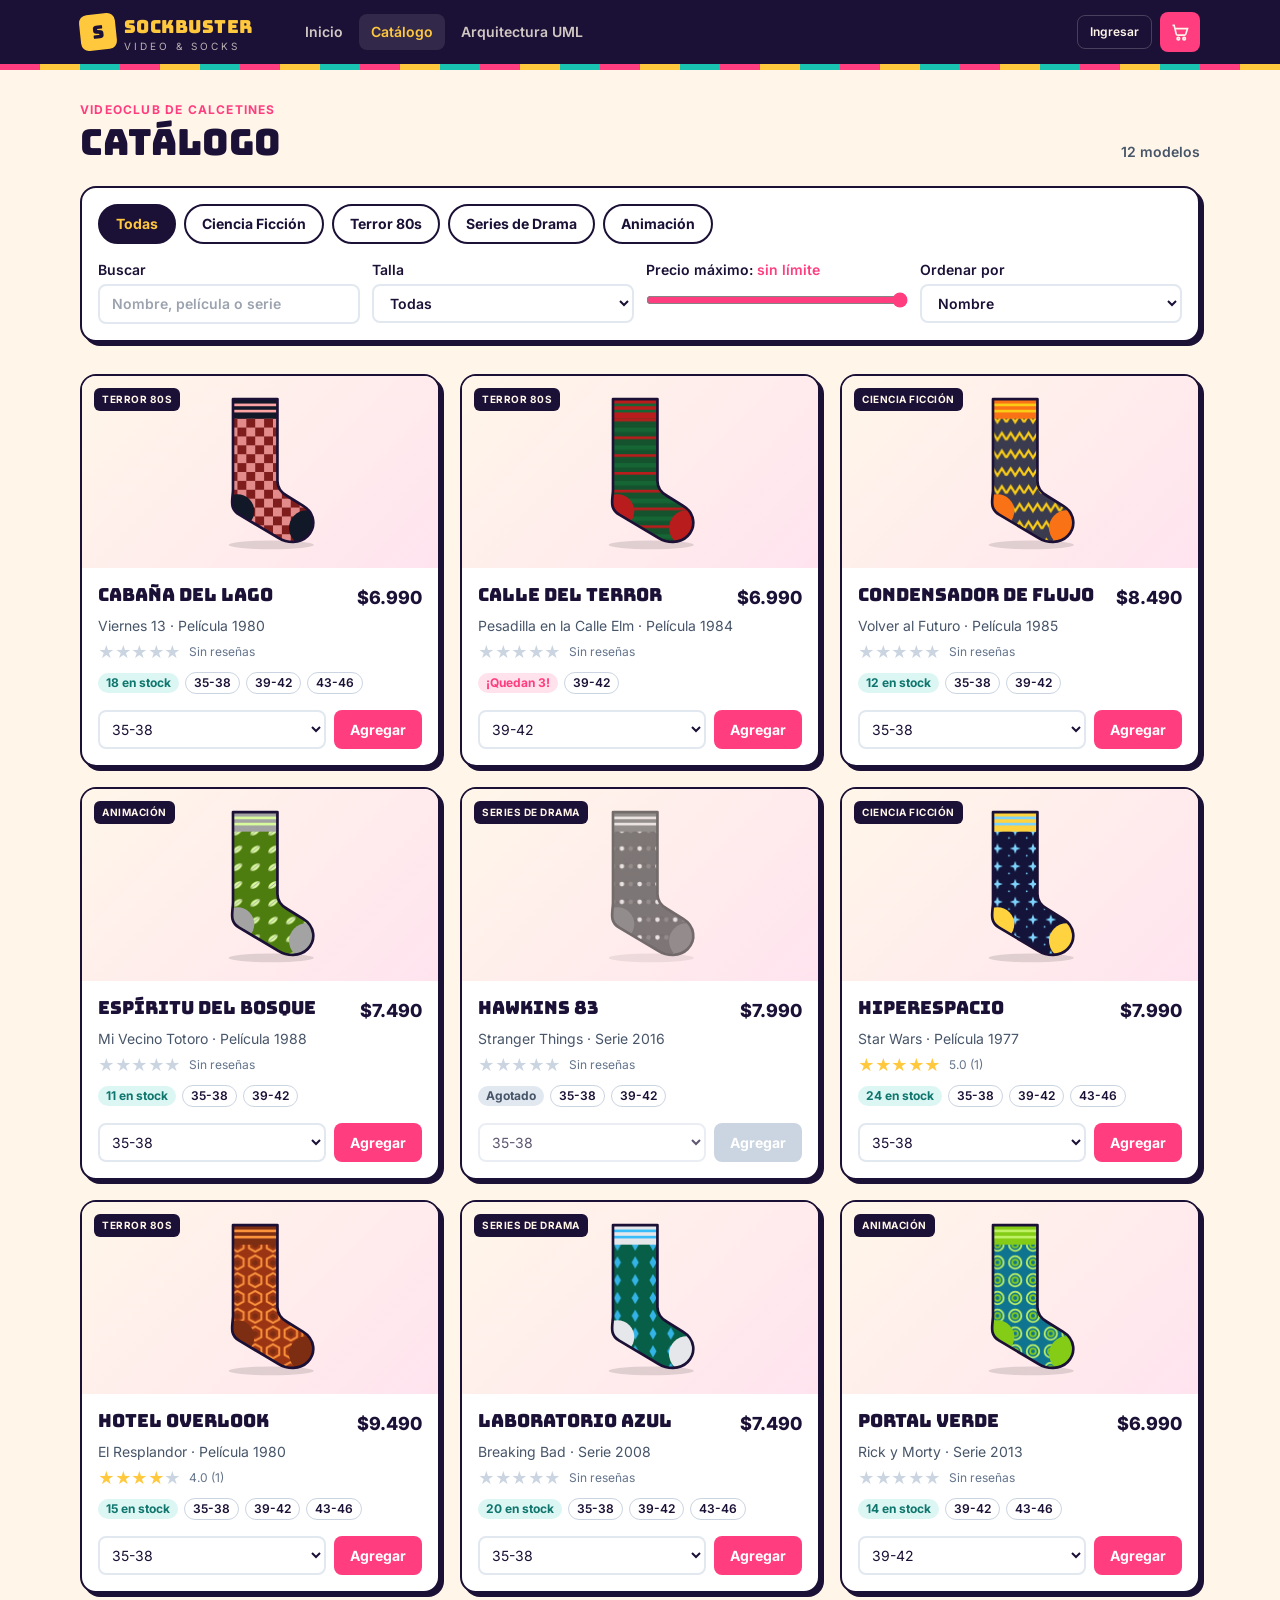
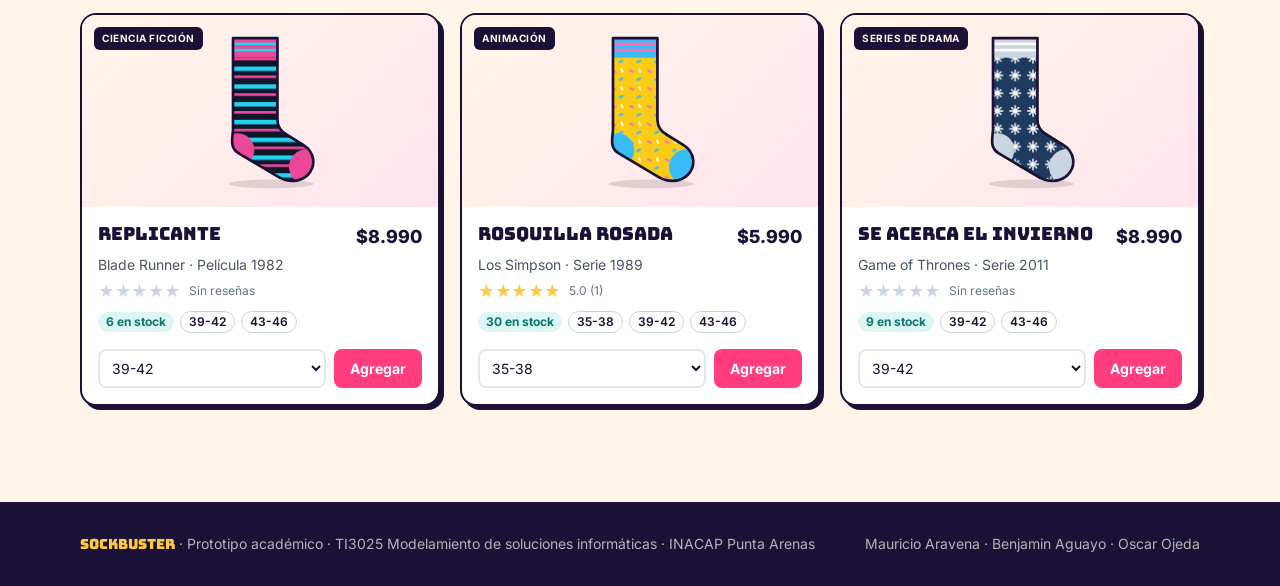
==== catalogo.html @ dfac4a38 "Sitio Sockbuster con documentación UML 4+1" ====
<!doctype html>
<html lang="es">
<head>
  <meta charset="utf-8">
  <meta name="viewport" content="width=device-width, initial-scale=1">
  <title>Catálogo · Sockbuster</title>
  <link rel="preconnect" href="https://fonts.googleapis.com">
  <link rel="preconnect" href="https://fonts.gstatic.com" crossorigin>
  <link href="https://fonts.googleapis.com/css2?family=Bungee&family=Inter:wght@400;500;600;700;800&display=swap" rel="stylesheet">
  <link rel="stylesheet" href="css/estilos.css">
  <link rel="icon" href="img/favicon.svg" type="image/svg+xml">
</head>
<body class="bg-crema text-tinta font-sans antialiased">
  <header id="encabezado"></header>

  <main class="max-w-6xl mx-auto px-4 py-8">
    <div class="flex flex-wrap items-end justify-between gap-4">
      <div>
        <p class="text-xs font-bold uppercase tracking-widest text-rosa">Videoclub de calcetines</p>
        <h1 class="font-display text-3xl md:text-4xl mt-1">Catálogo</h1>
      </div>
      <p id="conteo" class="text-sm font-semibold text-slate-600" aria-live="polite"></p>
    </div>

    <section class="mt-6 rounded-2xl bg-white border-2 border-tinta p-4 shadow-[4px_4px_0_#1b1035]" aria-label="Filtros">
      <div id="chips-colecciones" class="flex flex-wrap gap-2"></div>
      <div class="mt-4 grid gap-3 sm:grid-cols-2 lg:grid-cols-4">
        <label class="block text-sm font-semibold">Buscar
          <input id="filtro-texto" type="search" placeholder="Nombre, película o serie" class="mt-1 w-full rounded-lg border-2 border-slate-200 px-3 py-2 focus:border-tinta outline-none">
        </label>
        <label class="block text-sm font-semibold">Talla
          <select id="filtro-talla" class="mt-1 w-full rounded-lg border-2 border-slate-200 px-3 py-2 bg-white focus:border-tinta outline-none">
            <option value="">Todas</option>
            <option>35-38</option>
            <option>39-42</option>
            <option>43-46</option>
          </select>
        </label>
        <label class="block text-sm font-semibold">Precio máximo: <span id="valor-precio" class="text-rosa">sin límite</span>
          <input id="filtro-precio" type="range" min="5000" max="10000" step="500" value="10000" class="mt-3 w-full accent-rosa">
        </label>
        <label class="block text-sm font-semibold">Ordenar por
          <select id="filtro-orden" class="mt-1 w-full rounded-lg border-2 border-slate-200 px-3 py-2 bg-white focus:border-tinta outline-none">
            <option value="nombre">Nombre</option>
            <option value="precio-asc">Precio: menor a mayor</option>
            <option value="precio-desc">Precio: mayor a menor</option>
            <option value="valoracion">Mejor valorados</option>
          </select>
        </label>
      </div>
    </section>

    <section id="grilla" class="mt-8 grid gap-5 sm:grid-cols-2 lg:grid-cols-3" aria-label="Productos"></section>

    <section id="admin" class="hidden mt-14 scroll-mt-6" aria-label="Administración">
      <div class="flex flex-wrap items-end justify-between gap-3">
        <div>
          <p class="text-xs font-bold uppercase tracking-widest text-turquesa">Solo administrador · JWT rol ADMIN</p>
          <h2 class="font-display text-2xl mt-1">Inventario y temáticas</h2>
        </div>
        <button id="btn-restablecer" class="text-xs font-semibold px-3 py-2 rounded-lg border-2 border-tinta hover:bg-white">Restablecer datos de prueba</button>
      </div>

      <div class="mt-5 grid lg:grid-cols-[380px_1fr] gap-6 items-start">
        <form id="form-nuevo" class="rounded-2xl bg-white border-2 border-tinta p-5 space-y-3" novalidate>
          <p class="font-display text-lg">Nuevo modelo</p>
          <label class="block text-sm font-semibold">Nombre del modelo
            <input name="nombre" required class="mt-1 w-full rounded-lg border-2 border-slate-200 px-3 py-2 focus:border-tinta outline-none">
          </label>
          <label class="block text-sm font-semibold">Colección
            <select name="coleccionId" id="admin-coleccion" class="mt-1 w-full rounded-lg border-2 border-slate-200 px-3 py-2 bg-white"></select>
          </label>
          <label class="block text-sm font-semibold">Película o serie
            <select name="tematicaId" id="admin-tematica" class="mt-1 w-full rounded-lg border-2 border-slate-200 px-3 py-2 bg-white"></select>
          </label>
          <div id="nueva-tematica" class="hidden grid grid-cols-[1fr_auto_auto] gap-2">
            <input name="tituloTematica" placeholder="Título" class="rounded-lg border-2 border-slate-200 px-3 py-2 min-w-0">
            <select name="tipoTematica" class="rounded-lg border-2 border-slate-200 px-2 py-2 bg-white">
              <option>Película</option>
              <option>Serie</option>
            </select>
            <input name="anioTematica" type="number" placeholder="Año" class="w-20 rounded-lg border-2 border-slate-200 px-2 py-2">
          </div>
          <div class="grid grid-cols-2 gap-3">
            <label class="block text-sm font-semibold">Precio (CLP)
              <input name="precio" type="number" min="1000" step="10" class="mt-1 w-full rounded-lg border-2 border-slate-200 px-3 py-2">
            </label>
            <label class="block text-sm font-semibold">Stock
              <input name="stock" type="number" min="0" class="mt-1 w-full rounded-lg border-2 border-slate-200 px-3 py-2">
            </label>
          </div>
          <fieldset class="text-sm font-semibold">
            <legend>Tallas</legend>
            <div class="mt-1 flex gap-3">
              <label class="flex items-center gap-1 font-normal"><input type="checkbox" name="tallas" value="35-38" class="accent-rosa"> 35-38</label>
              <label class="flex items-center gap-1 font-normal"><input type="checkbox" name="tallas" value="39-42" class="accent-rosa" checked> 39-42</label>
              <label class="flex items-center gap-1 font-normal"><input type="checkbox" name="tallas" value="43-46" class="accent-rosa"> 43-46</label>
            </div>
          </fieldset>
          <div class="grid grid-cols-[1fr_auto] gap-3 items-end">
            <label class="block text-sm font-semibold">Diseño
              <select name="motivo" id="admin-motivo" class="mt-1 w-full rounded-lg border-2 border-slate-200 px-3 py-2 bg-white">
                <option value="rayas">Rayas</option>
                <option value="estrellas">Estrellas</option>
                <option value="rayos">Rayos</option>
                <option value="cuadros">Cuadros</option>
                <option value="hexagonos">Hexágonos</option>
                <option value="copos">Copos</option>
                <option value="puntos">Chispas</option>
                <option value="hojas">Hojas</option>
                <option value="espiral">Espiral</option>
              </select>
            </label>
            <div class="flex gap-1">
              <input type="color" name="colorBase" value="#1e293b" class="w-9 h-10 rounded border-2 border-slate-200" aria-label="Color base">
              <input type="color" name="colorFranja" value="#ff3d7f" class="w-9 h-10 rounded border-2 border-slate-200" aria-label="Color de franjas">
              <input type="color" name="colorAcento" value="#ffc83d" class="w-9 h-10 rounded border-2 border-slate-200" aria-label="Color del diseño">
            </div>
          </div>
          <div id="vista-previa" class="h-28 flex justify-center rounded-xl bg-crema"></div>
          <p id="error-nuevo" class="hidden text-sm font-semibold text-rosa" role="alert"></p>
          <button class="w-full py-3 rounded-xl bg-tinta text-crema font-bold hover:bg-tinta/90">Registrar modelo</button>
        </form>

        <div class="rounded-2xl bg-white border-2 border-tinta overflow-hidden">
          <div class="overflow-x-auto">
            <table class="w-full text-sm">
              <thead class="bg-tinta text-crema text-left">
                <tr>
                  <th class="px-3 py-2">Modelo</th>
                  <th class="px-3 py-2">Temática</th>
                  <th class="px-3 py-2 w-28">Precio</th>
                  <th class="px-3 py-2 w-24">Stock</th>
                  <th class="px-3 py-2"></th>
                </tr>
              </thead>
              <tbody id="tabla-inventario" class="divide-y divide-slate-100"></tbody>
            </table>
          </div>
        </div>
      </div>
    </section>
  </main>

  <footer id="pie" class="mt-16"></footer>

  <dialog id="dlg-ficha" class="w-[min(100%-2rem,760px)] max-h-[90vh] rounded-2xl border-2 border-tinta p-0 backdrop:bg-tinta/60">
    <div id="ficha-contenido"></div>
  </dialog>

  <dialog id="dlg-carrito" class="ml-auto mr-0 h-full max-h-full w-full max-w-md m-0 border-0 p-0 backdrop:bg-tinta/60">
    <div class="h-full flex flex-col bg-crema">
      <div class="flex items-center justify-between px-5 py-4 bg-tinta text-crema">
        <p class="font-display text-lg">Tu carrito</p>
        <button data-cerrar class="w-9 h-9 rounded-lg hover:bg-white/10 text-xl" aria-label="Cerrar carrito">×</button>
      </div>
      <div id="carrito-cuerpo" class="flex-1 overflow-y-auto p-5"></div>
    </div>
  </dialog>

  <dialog id="dlg-ingresar" class="w-[min(100%-2rem,420px)] rounded-2xl border-2 border-tinta p-0 backdrop:bg-tinta/60">
    <div class="p-6">
      <div class="flex items-center justify-between">
        <p id="ingresar-titulo" class="font-display text-xl">Ingresar</p>
        <button data-cerrar class="w-9 h-9 rounded-lg hover:bg-slate-100 text-xl" aria-label="Cerrar">×</button>
      </div>
      <form id="form-ingresar" class="mt-4 space-y-3" novalidate>
        <label id="campo-nombre" class="hidden block text-sm font-semibold">Nombre completo
          <input name="nombre" autocomplete="name" class="mt-1 w-full rounded-lg border-2 border-slate-200 px-3 py-2 focus:border-tinta outline-none">
        </label>
        <label class="block text-sm font-semibold">Correo
          <input name="email" type="email" autocomplete="email" class="mt-1 w-full rounded-lg border-2 border-slate-200 px-3 py-2 focus:border-tinta outline-none">
        </label>
        <label class="block text-sm font-semibold">Contraseña
          <input name="password" type="password" autocomplete="current-password" class="mt-1 w-full rounded-lg border-2 border-slate-200 px-3 py-2 focus:border-tinta outline-none">
        </label>
        <p id="error-ingresar" class="hidden text-sm font-semibold text-rosa" role="alert"></p>
        <button class="w-full py-3 rounded-xl bg-rosa text-white font-bold hover:bg-rosa/90">Continuar</button>
      </form>
      <button id="btn-alternar-registro" class="mt-3 w-full text-sm font-semibold underline underline-offset-4">¿No tienes cuenta? Regístrate</button>
      <div class="mt-4 rounded-xl bg-crema p-3 text-xs text-slate-600">
        <p class="font-bold text-tinta">Cuentas de prueba</p>
        <p>Cliente: cliente@sockbuster.cl / cliente123</p>
        <p>Administrador: admin@sockbuster.cl / admin123</p>
      </div>
    </div>
  </dialog>

  <script src="js/modelo.js"></script>
  <script src="js/datos.js"></script>
  <script src="js/servicios.js"></script>
  <script src="js/gateway.js"></script>
  <script src="js/comun.js"></script>
  <script src="js/catalogo.js"></script>
</body>
</html>
---- css/estilos.css ----
*,:after,:before{--tw-border-spacing-x:0;--tw-border-spacing-y:0;--tw-translate-x:0;--tw-translate-y:0;--tw-rotate:0;--tw-skew-x:0;--tw-skew-y:0;--tw-scale-x:1;--tw-scale-y:1;--tw-pan-x: ;--tw-pan-y: ;--tw-pinch-zoom: ;--tw-scroll-snap-strictness:proximity;--tw-gradient-from-position: ;--tw-gradient-via-position: ;--tw-gradient-to-position: ;--tw-ordinal: ;--tw-slashed-zero: ;--tw-numeric-figure: ;--tw-numeric-spacing: ;--tw-numeric-fraction: ;--tw-ring-inset: ;--tw-ring-offset-width:0px;--tw-ring-offset-color:#fff;--tw-ring-color:rgba(59,130,246,.5);--tw-ring-offset-shadow:0 0 #0000;--tw-ring-shadow:0 0 #0000;--tw-shadow:0 0 #0000;--tw-shadow-colored:0 0 #0000;--tw-blur: ;--tw-brightness: ;--tw-contrast: ;--tw-grayscale: ;--tw-hue-rotate: ;--tw-invert: ;--tw-saturate: ;--tw-sepia: ;--tw-drop-shadow: ;--tw-backdrop-blur: ;--tw-backdrop-brightness: ;--tw-backdrop-contrast: ;--tw-backdrop-grayscale: ;--tw-backdrop-hue-rotate: ;--tw-backdrop-invert: ;--tw-backdrop-opacity: ;--tw-backdrop-saturate: ;--tw-backdrop-sepia: ;--tw-contain-size: ;--tw-contain-layout: ;--tw-contain-paint: ;--tw-contain-style: }::backdrop{--tw-border-spacing-x:0;--tw-border-spacing-y:0;--tw-translate-x:0;--tw-translate-y:0;--tw-rotate:0;--tw-skew-x:0;--tw-skew-y:0;--tw-scale-x:1;--tw-scale-y:1;--tw-pan-x: ;--tw-pan-y: ;--tw-pinch-zoom: ;--tw-scroll-snap-strictness:proximity;--tw-gradient-from-position: ;--tw-gradient-via-position: ;--tw-gradient-to-position: ;--tw-ordinal: ;--tw-slashed-zero: ;--tw-numeric-figure: ;--tw-numeric-spacing: ;--tw-numeric-fraction: ;--tw-ring-inset: ;--tw-ring-offset-width:0px;--tw-ring-offset-color:#fff;--tw-ring-color:rgba(59,130,246,.5);--tw-ring-offset-shadow:0 0 #0000;--tw-ring-shadow:0 0 #0000;--tw-shadow:0 0 #0000;--tw-shadow-colored:0 0 #0000;--tw-blur: ;--tw-brightness: ;--tw-contrast: ;--tw-grayscale: ;--tw-hue-rotate: ;--tw-invert: ;--tw-saturate: ;--tw-sepia: ;--tw-drop-shadow: ;--tw-backdrop-blur: ;--tw-backdrop-brightness: ;--tw-backdrop-contrast: ;--tw-backdrop-grayscale: ;--tw-backdrop-hue-rotate: ;--tw-backdrop-invert: ;--tw-backdrop-opacity: ;--tw-backdrop-saturate: ;--tw-backdrop-sepia: ;--tw-contain-size: ;--tw-contain-layout: ;--tw-contain-paint: ;--tw-contain-style: }/*! tailwindcss v3.4.17 | MIT License | https://tailwindcss.com*/*,:after,:before{box-sizing:border-box;border:0 solid #e5e7eb}:after,:before{--tw-content:""}:host,html{line-height:1.5;-webkit-text-size-adjust:100%;-moz-tab-size:4;-o-tab-size:4;tab-size:4;font-family:Inter,system-ui,sans-serif;font-feature-settings:normal;font-variation-settings:normal;-webkit-tap-highlight-color:transparent}body{margin:0;line-height:inherit}hr{height:0;color:inherit;border-top-width:1px}abbr:where([title]){-webkit-text-decoration:underline dotted;text-decoration:underline dotted}h1,h2,h3,h4,h5,h6{font-size:inherit;font-weight:inherit}a{color:inherit;text-decoration:inherit}b,strong{font-weight:bolder}code,kbd,pre,samp{font-family:ui-monospace,SFMono-Regular,Menlo,Monaco,Consolas,Liberation Mono,Courier New,monospace;font-feature-settings:normal;font-variation-settings:normal;font-size:1em}small{font-size:80%}sub,sup{font-size:75%;line-height:0;position:relative;vertical-align:baseline}sub{bottom:-.25em}sup{top:-.5em}table{text-indent:0;border-color:inherit;border-collapse:collapse}button,input,optgroup,select,textarea{font-family:inherit;font-feature-settings:inherit;font-variation-settings:inherit;font-size:100%;font-weight:inherit;line-height:inherit;letter-spacing:inherit;color:inherit;margin:0;padding:0}button,select{text-transform:none}button,input:where([type=button]),input:where([type=reset]),input:where([type=submit]){-webkit-appearance:button;background-color:transparent;background-image:none}:-moz-focusring{outline:auto}:-moz-ui-invalid{box-shadow:none}progress{vertical-align:baseline}::-webkit-inner-spin-button,::-webkit-outer-spin-button{height:auto}[type=search]{-webkit-appearance:textfield;outline-offset:-2px}::-webkit-search-decoration{-webkit-appearance:none}::-webkit-file-upload-button{-webkit-appearance:button;font:inherit}summary{display:list-item}blockquote,dd,dl,figure,h1,h2,h3,h4,h5,h6,hr,p,pre{margin:0}fieldset{margin:0}fieldset,legend{padding:0}menu,ol,ul{list-style:none;margin:0;padding:0}dialog{padding:0}textarea{resize:vertical}input::-moz-placeholder,textarea::-moz-placeholder{opacity:1;color:#9ca3af}input::placeholder,textarea::placeholder{opacity:1;color:#9ca3af}[role=button],button{cursor:pointer}:disabled{cursor:default}audio,canvas,embed,iframe,img,object,svg,video{display:block;vertical-align:middle}img,video{max-width:100%;height:auto}[hidden]:where(:not([hidden=until-found])){display:none}.visible{visibility:visible}.fixed{position:fixed}.absolute{position:absolute}.relative{position:relative}.sticky{position:sticky}.inset-0{inset:0}.-right-1\.5{right:-.375rem}.-top-1\.5{top:-.375rem}.bottom-4{bottom:1rem}.left-1\/2{left:50%}.left-3{left:.75rem}.left-4{left:1rem}.top-0{top:0}.top-3{top:.75rem}.top-4{top:1rem}.z-10{z-index:10}.z-30{z-index:30}.z-\[60\]{z-index:60}.col-span-full{grid-column:1/-1}.m-0{margin:0}.mx-auto{margin-left:auto;margin-right:auto}.-mt-8{margin-top:-2rem}.ml-1{margin-left:.25rem}.ml-6{margin-left:1.5rem}.ml-auto{margin-left:auto}.mr-0{margin-right:0}.mt-1{margin-top:.25rem}.mt-14{margin-top:3.5rem}.mt-16{margin-top:4rem}.mt-2{margin-top:.5rem}.mt-3{margin-top:.75rem}.mt-4{margin-top:1rem}.mt-5{margin-top:1.25rem}.mt-6{margin-top:1.5rem}.mt-8{margin-top:2rem}.mt-auto{margin-top:auto}.block{display:block}.inline-block{display:inline-block}.flex{display:flex}.table{display:table}.grid{display:grid}.hidden{display:none}.h-1\.5{height:.375rem}.h-10{height:2.5rem}.h-16{height:4rem}.h-28{height:7rem}.h-32{height:8rem}.h-40{height:10rem}.h-48{height:12rem}.h-5{height:1.25rem}.h-56{height:14rem}.h-8{height:2rem}.h-9{height:2.25rem}.h-\[90vh\]{height:90vh}.h-auto{height:auto}.h-full{height:100%}.max-h-96{max-height:24rem}.max-h-\[640px\]{max-height:640px}.max-h-\[90vh\]{max-height:90vh}.max-h-full{max-height:100%}.min-h-\[120px\]{min-height:120px}.min-h-\[260px\]{min-height:260px}.w-10{width:2.5rem}.w-14{width:3.5rem}.w-20{width:5rem}.w-24{width:6rem}.w-28{width:7rem}.w-48{width:12rem}.w-5{width:1.25rem}.w-6{width:1.5rem}.w-8{width:2rem}.w-9{width:2.25rem}.w-\[calc\(100\%-2rem\)\]{width:calc(100% - 2rem)}.w-\[min\(100\%-1rem\2c 1200px\)\]{width:min(100% - 1rem,1200px)}.w-\[min\(100\%-2rem\2c 420px\)\]{width:min(100% - 2rem,420px)}.w-\[min\(100\%-2rem\2c 760px\)\]{width:min(100% - 2rem,760px)}.w-auto{width:auto}.w-full{width:100%}.min-w-0{min-width:0}.min-w-5{min-width:1.25rem}.min-w-\[860px\]{min-width:860px}.max-w-3xl{max-width:48rem}.max-w-6xl{max-width:72rem}.max-w-md{max-width:28rem}.max-w-none{max-width:none}.max-w-sm{max-width:24rem}.flex-1{flex:1 1 0%}.shrink-0{flex-shrink:0}.-translate-x-1\/2{--tw-translate-x:-50%}.-rotate-6,.-translate-x-1\/2{transform:translate(var(--tw-translate-x),var(--tw-translate-y)) rotate(var(--tw-rotate)) skewX(var(--tw-skew-x)) skewY(var(--tw-skew-y)) scaleX(var(--tw-scale-x)) scaleY(var(--tw-scale-y))}.-rotate-6{--tw-rotate:-6deg}.rotate-2{--tw-rotate:2deg}.rotate-2,.transform{transform:translate(var(--tw-translate-x),var(--tw-translate-y)) rotate(var(--tw-rotate)) skewX(var(--tw-skew-x)) skewY(var(--tw-skew-y)) scaleX(var(--tw-scale-x)) scaleY(var(--tw-scale-y))}.cursor-pointer{cursor:pointer}.cursor-zoom-in{cursor:zoom-in}.scroll-mt-6{scroll-margin-top:1.5rem}.grid-cols-2{grid-template-columns:repeat(2,minmax(0,1fr))}.grid-cols-3{grid-template-columns:repeat(3,minmax(0,1fr))}.grid-cols-\[1fr_90px\]{grid-template-columns:1fr 90px}.grid-cols-\[1fr_auto\]{grid-template-columns:1fr auto}.grid-cols-\[1fr_auto_auto\]{grid-template-columns:1fr auto auto}.flex-col{flex-direction:column}.flex-wrap{flex-wrap:wrap}.place-items-center{place-items:center}.items-start{align-items:flex-start}.items-end{align-items:flex-end}.items-center{align-items:center}.justify-center{justify-content:center}.justify-between{justify-content:space-between}.gap-1{gap:.25rem}.gap-1\.5{gap:.375rem}.gap-10{gap:2.5rem}.gap-2{gap:.5rem}.gap-3{gap:.75rem}.gap-4{gap:1rem}.gap-5{gap:1.25rem}.gap-6{gap:1.5rem}.space-y-0\.5>:not([hidden])~:not([hidden]){--tw-space-y-reverse:0;margin-top:calc(.125rem*(1 - var(--tw-space-y-reverse)));margin-bottom:calc(.125rem*var(--tw-space-y-reverse))}.space-y-1>:not([hidden])~:not([hidden]){--tw-space-y-reverse:0;margin-top:calc(.25rem*(1 - var(--tw-space-y-reverse)));margin-bottom:calc(.25rem*var(--tw-space-y-reverse))}.space-y-2>:not([hidden])~:not([hidden]){--tw-space-y-reverse:0;margin-top:calc(.5rem*(1 - var(--tw-space-y-reverse)));margin-bottom:calc(.5rem*var(--tw-space-y-reverse))}.space-y-3>:not([hidden])~:not([hidden]){--tw-space-y-reverse:0;margin-top:calc(.75rem*(1 - var(--tw-space-y-reverse)));margin-bottom:calc(.75rem*var(--tw-space-y-reverse))}.space-y-6>:not([hidden])~:not([hidden]){--tw-space-y-reverse:0;margin-top:calc(1.5rem*(1 - var(--tw-space-y-reverse)));margin-bottom:calc(1.5rem*var(--tw-space-y-reverse))}.divide-y>:not([hidden])~:not([hidden]){--tw-divide-y-reverse:0;border-top-width:calc(1px*(1 - var(--tw-divide-y-reverse)));border-bottom-width:calc(1px*var(--tw-divide-y-reverse))}.divide-slate-100>:not([hidden])~:not([hidden]){--tw-divide-opacity:1;border-color:rgb(241 245 249/var(--tw-divide-opacity,1))}.divide-slate-200>:not([hidden])~:not([hidden]){--tw-divide-opacity:1;border-color:rgb(226 232 240/var(--tw-divide-opacity,1))}.overflow-auto{overflow:auto}.overflow-hidden{overflow:hidden}.overflow-x-auto{overflow-x:auto}.overflow-y-auto{overflow-y:auto}.truncate{overflow:hidden;text-overflow:ellipsis;white-space:nowrap}.rounded{border-radius:.25rem}.rounded-2xl{border-radius:1rem}.rounded-3xl{border-radius:1.5rem}.rounded-full{border-radius:9999px}.rounded-lg{border-radius:.5rem}.rounded-md{border-radius:.375rem}.rounded-xl{border-radius:.75rem}.border{border-width:1px}.border-0{border-width:0}.border-2{border-width:2px}.border-y-2{border-top-width:2px}.border-b-2,.border-y-2{border-bottom-width:2px}.border-t{border-top-width:1px}.border-t-2{border-top-width:2px}.border-dashed{border-style:dashed}.border-crema\/30{border-color:rgba(255,246,233,.3)}.border-slate-200{--tw-border-opacity:1;border-color:rgb(226 232 240/var(--tw-border-opacity,1))}.border-slate-300{--tw-border-opacity:1;border-color:rgb(203 213 225/var(--tw-border-opacity,1))}.border-tinta{--tw-border-opacity:1;border-color:rgb(27 16 53/var(--tw-border-opacity,1))}.border-white\/10{border-color:hsla(0,0%,100%,.1)}.border-white\/20{border-color:hsla(0,0%,100%,.2)}.bg-\[\#dcfce7\]{--tw-bg-opacity:1;background-color:rgb(220 252 231/var(--tw-bg-opacity,1))}.bg-\[\#e0e7ff\]{--tw-bg-opacity:1;background-color:rgb(224 231 255/var(--tw-bg-opacity,1))}.bg-\[\#fee2e2\]{--tw-bg-opacity:1;background-color:rgb(254 226 226/var(--tw-bg-opacity,1))}.bg-\[\#fef3c7\]{--tw-bg-opacity:1;background-color:rgb(254 243 199/var(--tw-bg-opacity,1))}.bg-amarillo{--tw-bg-opacity:1;background-color:rgb(255 200 61/var(--tw-bg-opacity,1))}.bg-crema{--tw-bg-opacity:1;background-color:rgb(255 246 233/var(--tw-bg-opacity,1))}.bg-crema\/95{background-color:rgba(255,246,233,.95)}.bg-rosa{--tw-bg-opacity:1;background-color:rgb(255 61 127/var(--tw-bg-opacity,1))}.bg-rosa\/15{background-color:rgba(255,61,127,.15)}.bg-slate-200{--tw-bg-opacity:1;background-color:rgb(226 232 240/var(--tw-bg-opacity,1))}.bg-tinta{--tw-bg-opacity:1;background-color:rgb(27 16 53/var(--tw-bg-opacity,1))}.bg-turquesa{--tw-bg-opacity:1;background-color:rgb(25 195 177/var(--tw-bg-opacity,1))}.bg-turquesa\/15{background-color:rgba(25,195,177,.15)}.bg-white{--tw-bg-opacity:1;background-color:rgb(255 255 255/var(--tw-bg-opacity,1))}.bg-white\/10{background-color:hsla(0,0%,100%,.1)}.bg-white\/5{background-color:hsla(0,0%,100%,.05)}.bg-\[linear-gradient\(135deg\2c \#fff6e9\2c \#ffe4ef\)\]{background-image:linear-gradient(135deg,#fff6e9,#ffe4ef)}.bg-\[radial-gradient\(circle_at_20\%_20\%\2c \#ff3d7f_0\2c transparent_40\%\)\2c radial-gradient\(circle_at_80\%_60\%\2c \#19c3b1_0\2c transparent_40\%\)\]{background-image:radial-gradient(circle at 20% 20%,#ff3d7f 0,transparent 40%),radial-gradient(circle at 80% 60%,#19c3b1 0,transparent 40%)}.bg-\[repeating-linear-gradient\(90deg\2c \#ff3d7f_0_40px\2c \#ffc83d_40px_80px\2c \#19c3b1_80px_120px\)\]{background-image:repeating-linear-gradient(90deg,#ff3d7f 0 40px,#ffc83d 40px 80px,#19c3b1 80px 120px)}.p-0{padding:0}.p-1{padding:.25rem}.p-10{padding:2.5rem}.p-3{padding:.75rem}.p-4{padding:1rem}.p-5{padding:1.25rem}.p-6{padding:1.5rem}.px-1{padding-left:.25rem;padding-right:.25rem}.px-1\.5{padding-left:.375rem;padding-right:.375rem}.px-2{padding-left:.5rem;padding-right:.5rem}.px-2\.5{padding-left:.625rem;padding-right:.625rem}.px-3{padding-left:.75rem;padding-right:.75rem}.px-4{padding-left:1rem;padding-right:1rem}.px-5{padding-left:1.25rem;padding-right:1.25rem}.px-6{padding-left:1.5rem;padding-right:1.5rem}.py-0\.5{padding-top:.125rem;padding-bottom:.125rem}.py-1{padding-top:.25rem;padding-bottom:.25rem}.py-1\.5{padding-top:.375rem;padding-bottom:.375rem}.py-10{padding-top:2.5rem;padding-bottom:2.5rem}.py-12{padding-top:3rem;padding-bottom:3rem}.py-14{padding-top:3.5rem;padding-bottom:3.5rem}.py-16{padding-top:4rem;padding-bottom:4rem}.py-2{padding-top:.5rem;padding-bottom:.5rem}.py-2\.5{padding-top:.625rem;padding-bottom:.625rem}.py-3{padding-top:.75rem;padding-bottom:.75rem}.py-4{padding-top:1rem;padding-bottom:1rem}.py-8{padding-top:2rem;padding-bottom:2rem}.pb-6{padding-bottom:1.5rem}.pt-1{padding-top:.25rem}.pt-3{padding-top:.75rem}.pt-4{padding-top:1rem}.text-left{text-align:left}.text-center{text-align:center}.align-top{vertical-align:top}.font-display{font-family:Bungee,Impact,sans-serif}.font-mono{font-family:ui-monospace,SFMono-Regular,Menlo,Monaco,Consolas,Liberation Mono,Courier New,monospace}.font-sans{font-family:Inter,system-ui,sans-serif}.text-2xl{font-size:1.5rem;line-height:2rem}.text-3xl{font-size:1.875rem;line-height:2.25rem}.text-4xl{font-size:2.25rem;line-height:2.5rem}.text-5xl{font-size:3rem;line-height:1}.text-\[10px\]{font-size:10px}.text-\[11px\]{font-size:11px}.text-base{font-size:1rem;line-height:1.5rem}.text-lg{font-size:1.125rem;line-height:1.75rem}.text-sm{font-size:.875rem;line-height:1.25rem}.text-xl{font-size:1.25rem;line-height:1.75rem}.text-xs{font-size:.75rem;line-height:1rem}.font-bold{font-weight:700}.font-extrabold{font-weight:800}.font-normal{font-weight:400}.font-semibold{font-weight:600}.uppercase{text-transform:uppercase}.leading-\[1\.05\]{line-height:1.05}.leading-none{line-height:1}.leading-relaxed{line-height:1.625}.leading-tight{line-height:1.25}.tracking-\[\.3em\]{letter-spacing:.3em}.tracking-tight{letter-spacing:-.025em}.tracking-wide{letter-spacing:.025em}.tracking-wider{letter-spacing:.05em}.tracking-widest{letter-spacing:.1em}.text-amarillo{--tw-text-opacity:1;color:rgb(255 200 61/var(--tw-text-opacity,1))}.text-crema{--tw-text-opacity:1;color:rgb(255 246 233/var(--tw-text-opacity,1))}.text-crema\/70{color:rgba(255,246,233,.7)}.text-crema\/80{color:rgba(255,246,233,.8)}.text-rosa{--tw-text-opacity:1;color:rgb(255 61 127/var(--tw-text-opacity,1))}.text-slate-300{--tw-text-opacity:1;color:rgb(203 213 225/var(--tw-text-opacity,1))}.text-slate-500{--tw-text-opacity:1;color:rgb(100 116 139/var(--tw-text-opacity,1))}.text-slate-600{--tw-text-opacity:1;color:rgb(71 85 105/var(--tw-text-opacity,1))}.text-slate-700{--tw-text-opacity:1;color:rgb(51 65 85/var(--tw-text-opacity,1))}.text-teal-700{--tw-text-opacity:1;color:rgb(15 118 110/var(--tw-text-opacity,1))}.text-tinta{--tw-text-opacity:1;color:rgb(27 16 53/var(--tw-text-opacity,1))}.text-turquesa{--tw-text-opacity:1;color:rgb(25 195 177/var(--tw-text-opacity,1))}.text-white{--tw-text-opacity:1;color:rgb(255 255 255/var(--tw-text-opacity,1))}.underline{text-decoration-line:underline}.underline-offset-4{text-underline-offset:4px}.antialiased{-webkit-font-smoothing:antialiased;-moz-osx-font-smoothing:grayscale}.accent-rosa{accent-color:#ff3d7f}.opacity-20{opacity:.2}.opacity-60{opacity:.6}.shadow-2xl{--tw-shadow:0 25px 50px -12px rgba(0,0,0,.25);--tw-shadow-colored:0 25px 50px -12px var(--tw-shadow-color)}.shadow-2xl,.shadow-\[4px_4px_0_\#1b1035\]{box-shadow:var(--tw-ring-offset-shadow,0 0 #0000),var(--tw-ring-shadow,0 0 #0000),var(--tw-shadow)}.shadow-\[4px_4px_0_\#1b1035\]{--tw-shadow:4px 4px 0 #1b1035;--tw-shadow-colored:4px 4px 0 var(--tw-shadow-color)}.shadow-\[6px_6px_0_\#1b1035\]{--tw-shadow:6px 6px 0 #1b1035;--tw-shadow-colored:6px 6px 0 var(--tw-shadow-color)}.shadow-\[6px_6px_0_\#1b1035\],.shadow-lg{box-shadow:var(--tw-ring-offset-shadow,0 0 #0000),var(--tw-ring-shadow,0 0 #0000),var(--tw-shadow)}.shadow-lg{--tw-shadow:0 10px 15px -3px rgba(0,0,0,.1),0 4px 6px -4px rgba(0,0,0,.1);--tw-shadow-colored:0 10px 15px -3px var(--tw-shadow-color),0 4px 6px -4px var(--tw-shadow-color)}.outline-none{outline:2px solid transparent;outline-offset:2px}.grayscale{--tw-grayscale:grayscale(100%)}.filter,.grayscale{filter:var(--tw-blur) var(--tw-brightness) var(--tw-contrast) var(--tw-grayscale) var(--tw-hue-rotate) var(--tw-invert) var(--tw-saturate) var(--tw-sepia) var(--tw-drop-shadow)}.backdrop-blur{--tw-backdrop-blur:blur(8px);-webkit-backdrop-filter:var(--tw-backdrop-blur) var(--tw-backdrop-brightness) var(--tw-backdrop-contrast) var(--tw-backdrop-grayscale) var(--tw-backdrop-hue-rotate) var(--tw-backdrop-invert) var(--tw-backdrop-opacity) var(--tw-backdrop-saturate) var(--tw-backdrop-sepia);backdrop-filter:var(--tw-backdrop-blur) var(--tw-backdrop-brightness) var(--tw-backdrop-contrast) var(--tw-backdrop-grayscale) var(--tw-backdrop-hue-rotate) var(--tw-backdrop-invert) var(--tw-backdrop-opacity) var(--tw-backdrop-saturate) var(--tw-backdrop-sepia)}.transition{transition-property:color,background-color,border-color,text-decoration-color,fill,stroke,opacity,box-shadow,transform,filter,-webkit-backdrop-filter;transition-property:color,background-color,border-color,text-decoration-color,fill,stroke,opacity,box-shadow,transform,filter,backdrop-filter;transition-property:color,background-color,border-color,text-decoration-color,fill,stroke,opacity,box-shadow,transform,filter,backdrop-filter,-webkit-backdrop-filter;transition-timing-function:cubic-bezier(.4,0,.2,1);transition-duration:.15s}dialog[open]{animation:aparecer .18s ease-out}@keyframes aparecer{0%{opacity:0;transform:translateY(8px)}}#dlg-carrito[open]{animation:deslizar .2s ease-out}@keyframes deslizar{0%{transform:translateX(40px);opacity:0}}.backdrop\:bg-tinta\/60::backdrop{background-color:rgba(27,16,53,.6)}.backdrop\:bg-tinta\/70::backdrop{background-color:rgba(27,16,53,.7)}.hover\:-translate-y-0\.5:hover{--tw-translate-y:-0.125rem}.hover\:-rotate-6:hover,.hover\:-translate-y-0\.5:hover{transform:translate(var(--tw-translate-x),var(--tw-translate-y)) rotate(var(--tw-rotate)) skewX(var(--tw-skew-x)) skewY(var(--tw-skew-y)) scaleX(var(--tw-scale-x)) scaleY(var(--tw-scale-y))}.hover\:-rotate-6:hover{--tw-rotate:-6deg}.hover\:scale-110:hover{--tw-scale-x:1.1;--tw-scale-y:1.1;transform:translate(var(--tw-translate-x),var(--tw-translate-y)) rotate(var(--tw-rotate)) skewX(var(--tw-skew-x)) skewY(var(--tw-skew-y)) scaleX(var(--tw-scale-x)) scaleY(var(--tw-scale-y))}.hover\:bg-crema:hover{--tw-bg-opacity:1;background-color:rgb(255 246 233/var(--tw-bg-opacity,1))}.hover\:bg-rosa\/90:hover{background-color:rgba(255,61,127,.9)}.hover\:bg-slate-100:hover{--tw-bg-opacity:1;background-color:rgb(241 245 249/var(--tw-bg-opacity,1))}.hover\:bg-tinta\/90:hover{background-color:rgba(27,16,53,.9)}.hover\:bg-white:hover{--tw-bg-opacity:1;background-color:rgb(255 255 255/var(--tw-bg-opacity,1))}.hover\:bg-white\/10:hover{background-color:hsla(0,0%,100%,.1)}.hover\:bg-white\/5:hover{background-color:hsla(0,0%,100%,.05)}.hover\:text-white:hover{--tw-text-opacity:1;color:rgb(255 255 255/var(--tw-text-opacity,1))}.hover\:brightness-105:hover{--tw-brightness:brightness(1.05);filter:var(--tw-blur) var(--tw-brightness) var(--tw-contrast) var(--tw-grayscale) var(--tw-hue-rotate) var(--tw-invert) var(--tw-saturate) var(--tw-sepia) var(--tw-drop-shadow)}.focus\:border-tinta:focus{--tw-border-opacity:1;border-color:rgb(27 16 53/var(--tw-border-opacity,1))}.disabled\:cursor-not-allowed:disabled{cursor:not-allowed}.disabled\:bg-slate-300:disabled{--tw-bg-opacity:1;background-color:rgb(203 213 225/var(--tw-bg-opacity,1))}.disabled\:opacity-60:disabled{opacity:.6}.group:hover .group-hover\:-rotate-6{--tw-rotate:-6deg;transform:translate(var(--tw-translate-x),var(--tw-translate-y)) rotate(var(--tw-rotate)) skewX(var(--tw-skew-x)) skewY(var(--tw-skew-y)) scaleX(var(--tw-scale-x)) scaleY(var(--tw-scale-y))}@media (min-width:640px){.sm\:inline{display:inline}.sm\:grid-cols-2{grid-template-columns:repeat(2,minmax(0,1fr))}.sm\:grid-cols-3{grid-template-columns:repeat(3,minmax(0,1fr))}.sm\:flex-row{flex-direction:row}.sm\:items-center{align-items:center}.sm\:text-5xl{font-size:3rem;line-height:1}}@media (min-width:768px){.md\:flex{display:flex}.md\:hidden{display:none}.md\:grid-cols-2{grid-template-columns:repeat(2,minmax(0,1fr))}.md\:grid-cols-3{grid-template-columns:repeat(3,minmax(0,1fr))}.md\:grid-cols-\[1fr_auto\]{grid-template-columns:1fr auto}.md\:p-5{padding:1.25rem}.md\:p-8{padding:2rem}.md\:py-14{padding-top:3.5rem;padding-bottom:3.5rem}.md\:py-20{padding-top:5rem;padding-bottom:5rem}.md\:text-right{text-align:right}.md\:text-4xl{font-size:2.25rem;line-height:2.5rem}.md\:text-5xl{font-size:3rem;line-height:1}.md\:text-6xl{font-size:3.75rem;line-height:1}}@media (min-width:1024px){.lg\:sticky{position:sticky}.lg\:top-24{top:6rem}.lg\:grid-cols-3{grid-template-columns:repeat(3,minmax(0,1fr))}.lg\:grid-cols-4{grid-template-columns:repeat(4,minmax(0,1fr))}.lg\:grid-cols-\[1fr_340px\]{grid-template-columns:1fr 340px}.lg\:grid-cols-\[380px_1fr\]{grid-template-columns:380px 1fr}}
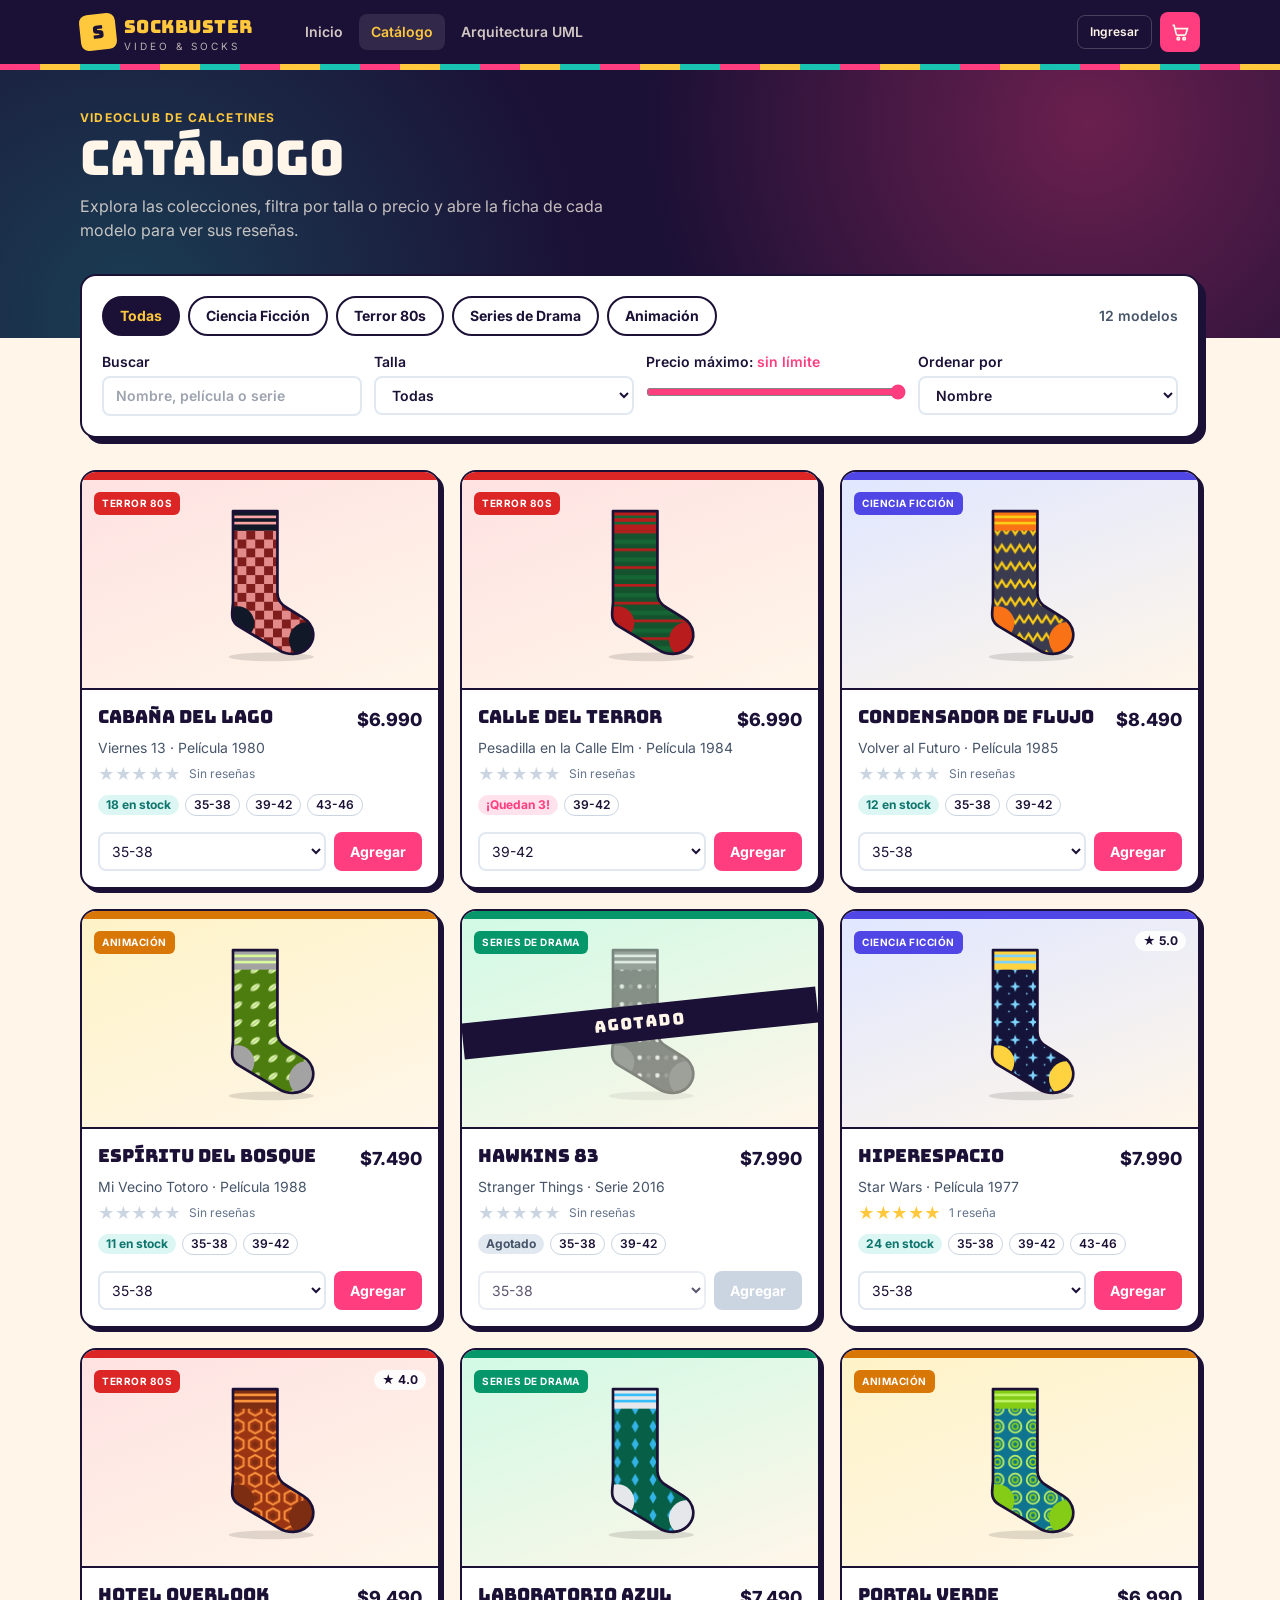
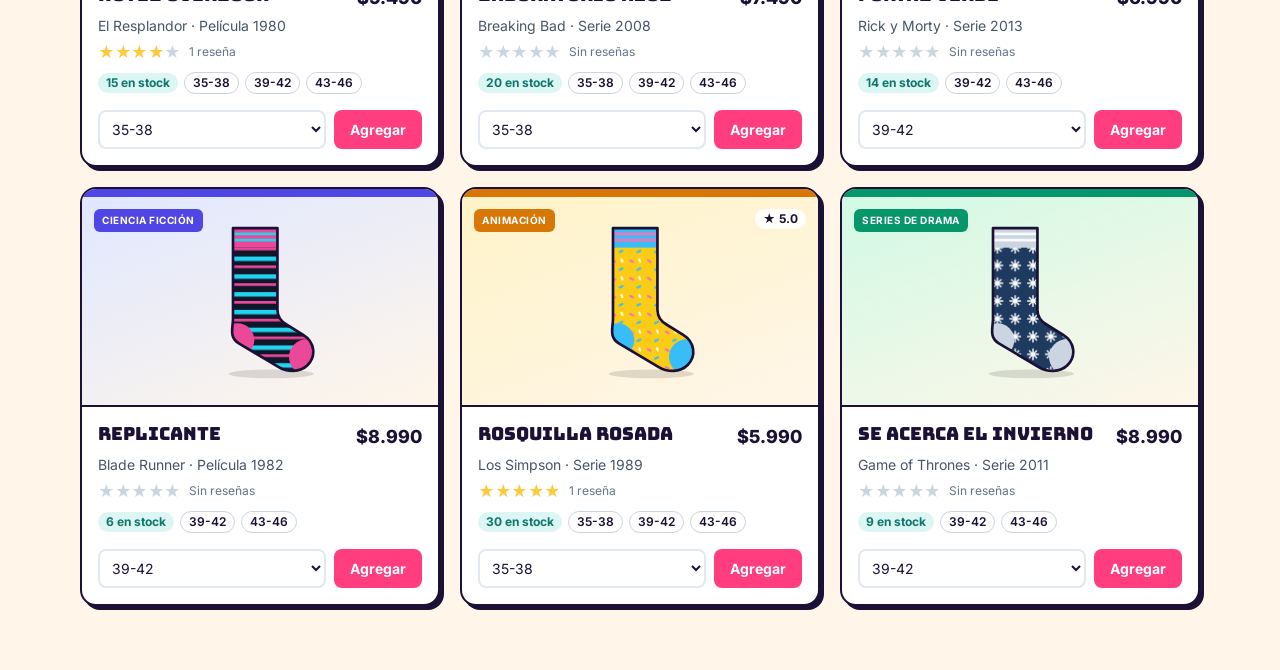
==== commit bdc2e0d7: "Rediseño de páginas, sin pie de página y librerías en la vista de desarrollo" ====
--- a/catalogo.html
+++ b/catalogo.html
@@ -13,17 +13,24 @@
 <body class="bg-crema text-tinta font-sans antialiased">
   <header id="encabezado"></header>
 
-  <main class="max-w-6xl mx-auto px-4 py-8">
-    <div class="flex flex-wrap items-end justify-between gap-4">
-      <div>
-        <p class="text-xs font-bold uppercase tracking-widest text-rosa">Videoclub de calcetines</p>
-        <h1 class="font-display text-3xl md:text-4xl mt-1">Catálogo</h1>
-      </div>
-      <p id="conteo" class="text-sm font-semibold text-slate-600" aria-live="polite"></p>
+  <section class="relative overflow-hidden bg-tinta text-crema">
+    <div class="absolute inset-0 bg-[radial-gradient(circle_at_85%_20%,rgba(255,61,127,.35)_0,transparent_40%),radial-gradient(circle_at_10%_90%,rgba(25,195,177,.25)_0,transparent_40%)]"></div>
+    <div class="relative max-w-6xl mx-auto px-4 pt-10 pb-24">
+      <p class="text-xs font-bold uppercase tracking-widest text-amarillo">Videoclub de calcetines</p>
+      <h1 class="font-display text-4xl md:text-5xl mt-2">Catálogo</h1>
+      <p class="mt-3 max-w-xl text-crema/75">Explora las colecciones, filtra por talla o precio y abre la ficha de cada modelo para ver sus reseñas.</p>
     </div>
-
-    <section class="mt-6 rounded-2xl bg-white border-2 border-tinta p-4 shadow-[4px_4px_0_#1b1035]" aria-label="Filtros">
-      <div id="chips-colecciones" class="flex flex-wrap gap-2"></div>
+  </section>
+
+  <main class="max-w-6xl mx-auto px-4 pb-16 -mt-16 relative">
+    <section class="rounded-2xl bg-white border-2 border-tinta p-4 md:p-5 shadow-[6px_6px_0_#1b1035]" aria-label="Filtros">
+      <div class="flex flex-wrap items-center justify-between gap-3">
+        <div id="chips-colecciones" class="flex flex-wrap gap-2"></div>
+        <div class="flex items-center gap-3">
+          <p id="conteo" class="text-sm font-semibold text-slate-600" aria-live="polite"></p>
+          <button id="btn-limpiar" class="hidden text-sm font-bold text-rosa underline underline-offset-4">Limpiar filtros</button>
+        </div>
+      </div>
       <div class="mt-4 grid gap-3 sm:grid-cols-2 lg:grid-cols-4">
         <label class="block text-sm font-semibold">Buscar
           <input id="filtro-texto" type="search" placeholder="Nombre, película o serie" class="mt-1 w-full rounded-lg border-2 border-slate-200 px-3 py-2 focus:border-tinta outline-none">
@@ -142,8 +149,6 @@
     </section>
   </main>
 
-  <footer id="pie" class="mt-16"></footer>
-
   <dialog id="dlg-ficha" class="w-[min(100%-2rem,760px)] max-h-[90vh] rounded-2xl border-2 border-tinta p-0 backdrop:bg-tinta/60">
     <div id="ficha-contenido"></div>
   </dialog>
--- a/css/estilos.css
+++ b/css/estilos.css
@@ -1 +1 @@
-*,:after,:before{--tw-border-spacing-x:0;--tw-border-spacing-y:0;--tw-translate-x:0;--tw-translate-y:0;--tw-rotate:0;--tw-skew-x:0;--tw-skew-y:0;--tw-scale-x:1;--tw-scale-y:1;--tw-pan-x: ;--tw-pan-y: ;--tw-pinch-zoom: ;--tw-scroll-snap-strictness:proximity;--tw-gradient-from-position: ;--tw-gradient-via-position: ;--tw-gradient-to-position: ;--tw-ordinal: ;--tw-slashed-zero: ;--tw-numeric-figure: ;--tw-numeric-spacing: ;--tw-numeric-fraction: ;--tw-ring-inset: ;--tw-ring-offset-width:0px;--tw-ring-offset-color:#fff;--tw-ring-color:rgba(59,130,246,.5);--tw-ring-offset-shadow:0 0 #0000;--tw-ring-shadow:0 0 #0000;--tw-shadow:0 0 #0000;--tw-shadow-colored:0 0 #0000;--tw-blur: ;--tw-brightness: ;--tw-contrast: ;--tw-grayscale: ;--tw-hue-rotate: ;--tw-invert: ;--tw-saturate: ;--tw-sepia: ;--tw-drop-shadow: ;--tw-backdrop-blur: ;--tw-backdrop-brightness: ;--tw-backdrop-contrast: ;--tw-backdrop-grayscale: ;--tw-backdrop-hue-rotate: ;--tw-backdrop-invert: ;--tw-backdrop-opacity: ;--tw-backdrop-saturate: ;--tw-backdrop-sepia: ;--tw-contain-size: ;--tw-contain-layout: ;--tw-contain-paint: ;--tw-contain-style: }::backdrop{--tw-border-spacing-x:0;--tw-border-spacing-y:0;--tw-translate-x:0;--tw-translate-y:0;--tw-rotate:0;--tw-skew-x:0;--tw-skew-y:0;--tw-scale-x:1;--tw-scale-y:1;--tw-pan-x: ;--tw-pan-y: ;--tw-pinch-zoom: ;--tw-scroll-snap-strictness:proximity;--tw-gradient-from-position: ;--tw-gradient-via-position: ;--tw-gradient-to-position: ;--tw-ordinal: ;--tw-slashed-zero: ;--tw-numeric-figure: ;--tw-numeric-spacing: ;--tw-numeric-fraction: ;--tw-ring-inset: ;--tw-ring-offset-width:0px;--tw-ring-offset-color:#fff;--tw-ring-color:rgba(59,130,246,.5);--tw-ring-offset-shadow:0 0 #0000;--tw-ring-shadow:0 0 #0000;--tw-shadow:0 0 #0000;--tw-shadow-colored:0 0 #0000;--tw-blur: ;--tw-brightness: ;--tw-contrast: ;--tw-grayscale: ;--tw-hue-rotate: ;--tw-invert: ;--tw-saturate: ;--tw-sepia: ;--tw-drop-shadow: ;--tw-backdrop-blur: ;--tw-backdrop-brightness: ;--tw-backdrop-contrast: ;--tw-backdrop-grayscale: ;--tw-backdrop-hue-rotate: ;--tw-backdrop-invert: ;--tw-backdrop-opacity: ;--tw-backdrop-saturate: ;--tw-backdrop-sepia: ;--tw-contain-size: ;--tw-contain-layout: ;--tw-contain-paint: ;--tw-contain-style: }/*! tailwindcss v3.4.17 | MIT License | https://tailwindcss.com*/*,:after,:before{box-sizing:border-box;border:0 solid #e5e7eb}:after,:before{--tw-content:""}:host,html{line-height:1.5;-webkit-text-size-adjust:100%;-moz-tab-size:4;-o-tab-size:4;tab-size:4;font-family:Inter,system-ui,sans-serif;font-feature-settings:normal;font-variation-settings:normal;-webkit-tap-highlight-color:transparent}body{margin:0;line-height:inherit}hr{height:0;color:inherit;border-top-width:1px}abbr:where([title]){-webkit-text-decoration:underline dotted;text-decoration:underline dotted}h1,h2,h3,h4,h5,h6{font-size:inherit;font-weight:inherit}a{color:inherit;text-decoration:inherit}b,strong{font-weight:bolder}code,kbd,pre,samp{font-family:ui-monospace,SFMono-Regular,Menlo,Monaco,Consolas,Liberation Mono,Courier New,monospace;font-feature-settings:normal;font-variation-settings:normal;font-size:1em}small{font-size:80%}sub,sup{font-size:75%;line-height:0;position:relative;vertical-align:baseline}sub{bottom:-.25em}sup{top:-.5em}table{text-indent:0;border-color:inherit;border-collapse:collapse}button,input,optgroup,select,textarea{font-family:inherit;font-feature-settings:inherit;font-variation-settings:inherit;font-size:100%;font-weight:inherit;line-height:inherit;letter-spacing:inherit;color:inherit;margin:0;padding:0}button,select{text-transform:none}button,input:where([type=button]),input:where([type=reset]),input:where([type=submit]){-webkit-appearance:button;background-color:transparent;background-image:none}:-moz-focusring{outline:auto}:-moz-ui-invalid{box-shadow:none}progress{vertical-align:baseline}::-webkit-inner-spin-button,::-webkit-outer-spin-button{height:auto}[type=search]{-webkit-appearance:textfield;outline-offset:-2px}::-webkit-search-decoration{-webkit-appearance:none}::-webkit-file-upload-button{-webkit-appearance:button;font:inherit}summary{display:list-item}blockquote,dd,dl,figure,h1,h2,h3,h4,h5,h6,hr,p,pre{margin:0}fieldset{margin:0}fieldset,legend{padding:0}menu,ol,ul{list-style:none;margin:0;padding:0}dialog{padding:0}textarea{resize:vertical}input::-moz-placeholder,textarea::-moz-placeholder{opacity:1;color:#9ca3af}input::placeholder,textarea::placeholder{opacity:1;color:#9ca3af}[role=button],button{cursor:pointer}:disabled{cursor:default}audio,canvas,embed,iframe,img,object,svg,video{display:block;vertical-align:middle}img,video{max-width:100%;height:auto}[hidden]:where(:not([hidden=until-found])){display:none}.visible{visibility:visible}.fixed{position:fixed}.absolute{position:absolute}.relative{position:relative}.sticky{position:sticky}.inset-0{inset:0}.-right-1\.5{right:-.375rem}.-top-1\.5{top:-.375rem}.bottom-4{bottom:1rem}.left-1\/2{left:50%}.left-3{left:.75rem}.left-4{left:1rem}.top-0{top:0}.top-3{top:.75rem}.top-4{top:1rem}.z-10{z-index:10}.z-30{z-index:30}.z-\[60\]{z-index:60}.col-span-full{grid-column:1/-1}.m-0{margin:0}.mx-auto{margin-left:auto;margin-right:auto}.-mt-8{margin-top:-2rem}.ml-1{margin-left:.25rem}.ml-6{margin-left:1.5rem}.ml-auto{margin-left:auto}.mr-0{margin-right:0}.mt-1{margin-top:.25rem}.mt-14{margin-top:3.5rem}.mt-16{margin-top:4rem}.mt-2{margin-top:.5rem}.mt-3{margin-top:.75rem}.mt-4{margin-top:1rem}.mt-5{margin-top:1.25rem}.mt-6{margin-top:1.5rem}.mt-8{margin-top:2rem}.mt-auto{margin-top:auto}.block{display:block}.inline-block{display:inline-block}.flex{display:flex}.table{display:table}.grid{display:grid}.hidden{display:none}.h-1\.5{height:.375rem}.h-10{height:2.5rem}.h-16{height:4rem}.h-28{height:7rem}.h-32{height:8rem}.h-40{height:10rem}.h-48{height:12rem}.h-5{height:1.25rem}.h-56{height:14rem}.h-8{height:2rem}.h-9{height:2.25rem}.h-\[90vh\]{height:90vh}.h-auto{height:auto}.h-full{height:100%}.max-h-96{max-height:24rem}.max-h-\[640px\]{max-height:640px}.max-h-\[90vh\]{max-height:90vh}.max-h-full{max-height:100%}.min-h-\[120px\]{min-height:120px}.min-h-\[260px\]{min-height:260px}.w-10{width:2.5rem}.w-14{width:3.5rem}.w-20{width:5rem}.w-24{width:6rem}.w-28{width:7rem}.w-48{width:12rem}.w-5{width:1.25rem}.w-6{width:1.5rem}.w-8{width:2rem}.w-9{width:2.25rem}.w-\[calc\(100\%-2rem\)\]{width:calc(100% - 2rem)}.w-\[min\(100\%-1rem\2c 1200px\)\]{width:min(100% - 1rem,1200px)}.w-\[min\(100\%-2rem\2c 420px\)\]{width:min(100% - 2rem,420px)}.w-\[min\(100\%-2rem\2c 760px\)\]{width:min(100% - 2rem,760px)}.w-auto{width:auto}.w-full{width:100%}.min-w-0{min-width:0}.min-w-5{min-width:1.25rem}.min-w-\[860px\]{min-width:860px}.max-w-3xl{max-width:48rem}.max-w-6xl{max-width:72rem}.max-w-md{max-width:28rem}.max-w-none{max-width:none}.max-w-sm{max-width:24rem}.flex-1{flex:1 1 0%}.shrink-0{flex-shrink:0}.-translate-x-1\/2{--tw-translate-x:-50%}.-rotate-6,.-translate-x-1\/2{transform:translate(var(--tw-translate-x),var(--tw-translate-y)) rotate(var(--tw-rotate)) skewX(var(--tw-skew-x)) skewY(var(--tw-skew-y)) scaleX(var(--tw-scale-x)) scaleY(var(--tw-scale-y))}.-rotate-6{--tw-rotate:-6deg}.rotate-2{--tw-rotate:2deg}.rotate-2,.transform{transform:translate(var(--tw-translate-x),var(--tw-translate-y)) rotate(var(--tw-rotate)) skewX(var(--tw-skew-x)) skewY(var(--tw-skew-y)) scaleX(var(--tw-scale-x)) scaleY(var(--tw-scale-y))}.cursor-pointer{cursor:pointer}.cursor-zoom-in{cursor:zoom-in}.scroll-mt-6{scroll-margin-top:1.5rem}.grid-cols-2{grid-template-columns:repeat(2,minmax(0,1fr))}.grid-cols-3{grid-template-columns:repeat(3,minmax(0,1fr))}.grid-cols-\[1fr_90px\]{grid-template-columns:1fr 90px}.grid-cols-\[1fr_auto\]{grid-template-columns:1fr auto}.grid-cols-\[1fr_auto_auto\]{grid-template-columns:1fr auto auto}.flex-col{flex-direction:column}.flex-wrap{flex-wrap:wrap}.place-items-center{place-items:center}.items-start{align-items:flex-start}.items-end{align-items:flex-end}.items-center{align-items:center}.justify-center{justify-content:center}.justify-between{justify-content:space-between}.gap-1{gap:.25rem}.gap-1\.5{gap:.375rem}.gap-10{gap:2.5rem}.gap-2{gap:.5rem}.gap-3{gap:.75rem}.gap-4{gap:1rem}.gap-5{gap:1.25rem}.gap-6{gap:1.5rem}.space-y-0\.5>:not([hidden])~:not([hidden]){--tw-space-y-reverse:0;margin-top:calc(.125rem*(1 - var(--tw-space-y-reverse)));margin-bottom:calc(.125rem*var(--tw-space-y-reverse))}.space-y-1>:not([hidden])~:not([hidden]){--tw-space-y-reverse:0;margin-top:calc(.25rem*(1 - var(--tw-space-y-reverse)));margin-bottom:calc(.25rem*var(--tw-space-y-reverse))}.space-y-2>:not([hidden])~:not([hidden]){--tw-space-y-reverse:0;margin-top:calc(.5rem*(1 - var(--tw-space-y-reverse)));margin-bottom:calc(.5rem*var(--tw-space-y-reverse))}.space-y-3>:not([hidden])~:not([hidden]){--tw-space-y-reverse:0;margin-top:calc(.75rem*(1 - var(--tw-space-y-reverse)));margin-bottom:calc(.75rem*var(--tw-space-y-reverse))}.space-y-6>:not([hidden])~:not([hidden]){--tw-space-y-reverse:0;margin-top:calc(1.5rem*(1 - var(--tw-space-y-reverse)));margin-bottom:calc(1.5rem*var(--tw-space-y-reverse))}.divide-y>:not([hidden])~:not([hidden]){--tw-divide-y-reverse:0;border-top-width:calc(1px*(1 - var(--tw-divide-y-reverse)));border-bottom-width:calc(1px*var(--tw-divide-y-reverse))}.divide-slate-100>:not([hidden])~:not([hidden]){--tw-divide-opacity:1;border-color:rgb(241 245 249/var(--tw-divide-opacity,1))}.divide-slate-200>:not([hidden])~:not([hidden]){--tw-divide-opacity:1;border-color:rgb(226 232 240/var(--tw-divide-opacity,1))}.overflow-auto{overflow:auto}.overflow-hidden{overflow:hidden}.overflow-x-auto{overflow-x:auto}.overflow-y-auto{overflow-y:auto}.truncate{overflow:hidden;text-overflow:ellipsis;white-space:nowrap}.rounded{border-radius:.25rem}.rounded-2xl{border-radius:1rem}.rounded-3xl{border-radius:1.5rem}.rounded-full{border-radius:9999px}.rounded-lg{border-radius:.5rem}.rounded-md{border-radius:.375rem}.rounded-xl{border-radius:.75rem}.border{border-width:1px}.border-0{border-width:0}.border-2{border-width:2px}.border-y-2{border-top-width:2px}.border-b-2,.border-y-2{border-bottom-width:2px}.border-t{border-top-width:1px}.border-t-2{border-top-width:2px}.border-dashed{border-style:dashed}.border-crema\/30{border-color:rgba(255,246,233,.3)}.border-slate-200{--tw-border-opacity:1;border-color:rgb(226 232 240/var(--tw-border-opacity,1))}.border-slate-300{--tw-border-opacity:1;border-color:rgb(203 213 225/var(--tw-border-opacity,1))}.border-tinta{--tw-border-opacity:1;border-color:rgb(27 16 53/var(--tw-border-opacity,1))}.border-white\/10{border-color:hsla(0,0%,100%,.1)}.border-white\/20{border-color:hsla(0,0%,100%,.2)}.bg-\[\#dcfce7\]{--tw-bg-opacity:1;background-color:rgb(220 252 231/var(--tw-bg-opacity,1))}.bg-\[\#e0e7ff\]{--tw-bg-opacity:1;background-color:rgb(224 231 255/var(--tw-bg-opacity,1))}.bg-\[\#fee2e2\]{--tw-bg-opacity:1;background-color:rgb(254 226 226/var(--tw-bg-opacity,1))}.bg-\[\#fef3c7\]{--tw-bg-opacity:1;background-color:rgb(254 243 199/var(--tw-bg-opacity,1))}.bg-amarillo{--tw-bg-opacity:1;background-color:rgb(255 200 61/var(--tw-bg-opacity,1))}.bg-crema{--tw-bg-opacity:1;background-color:rgb(255 246 233/var(--tw-bg-opacity,1))}.bg-crema\/95{background-color:rgba(255,246,233,.95)}.bg-rosa{--tw-bg-opacity:1;background-color:rgb(255 61 127/var(--tw-bg-opacity,1))}.bg-rosa\/15{background-color:rgba(255,61,127,.15)}.bg-slate-200{--tw-bg-opacity:1;background-color:rgb(226 232 240/var(--tw-bg-opacity,1))}.bg-tinta{--tw-bg-opacity:1;background-color:rgb(27 16 53/var(--tw-bg-opacity,1))}.bg-turquesa{--tw-bg-opacity:1;background-color:rgb(25 195 177/var(--tw-bg-opacity,1))}.bg-turquesa\/15{background-color:rgba(25,195,177,.15)}.bg-white{--tw-bg-opacity:1;background-color:rgb(255 255 255/var(--tw-bg-opacity,1))}.bg-white\/10{background-color:hsla(0,0%,100%,.1)}.bg-white\/5{background-color:hsla(0,0%,100%,.05)}.bg-\[linear-gradient\(135deg\2c \#fff6e9\2c \#ffe4ef\)\]{background-image:linear-gradient(135deg,#fff6e9,#ffe4ef)}.bg-\[radial-gradient\(circle_at_20\%_20\%\2c \#ff3d7f_0\2c transparent_40\%\)\2c radial-gradient\(circle_at_80\%_60\%\2c \#19c3b1_0\2c transparent_40\%\)\]{background-image:radial-gradient(circle at 20% 20%,#ff3d7f 0,transparent 40%),radial-gradient(circle at 80% 60%,#19c3b1 0,transparent 40%)}.bg-\[repeating-linear-gradient\(90deg\2c \#ff3d7f_0_40px\2c \#ffc83d_40px_80px\2c \#19c3b1_80px_120px\)\]{background-image:repeating-linear-gradient(90deg,#ff3d7f 0 40px,#ffc83d 40px 80px,#19c3b1 80px 120px)}.p-0{padding:0}.p-1{padding:.25rem}.p-10{padding:2.5rem}.p-3{padding:.75rem}.p-4{padding:1rem}.p-5{padding:1.25rem}.p-6{padding:1.5rem}.px-1{padding-left:.25rem;padding-right:.25rem}.px-1\.5{padding-left:.375rem;padding-right:.375rem}.px-2{padding-left:.5rem;padding-right:.5rem}.px-2\.5{padding-left:.625rem;padding-right:.625rem}.px-3{padding-left:.75rem;padding-right:.75rem}.px-4{padding-left:1rem;padding-right:1rem}.px-5{padding-left:1.25rem;padding-right:1.25rem}.px-6{padding-left:1.5rem;padding-right:1.5rem}.py-0\.5{padding-top:.125rem;padding-bottom:.125rem}.py-1{padding-top:.25rem;padding-bottom:.25rem}.py-1\.5{padding-top:.375rem;padding-bottom:.375rem}.py-10{padding-top:2.5rem;padding-bottom:2.5rem}.py-12{padding-top:3rem;padding-bottom:3rem}.py-14{padding-top:3.5rem;padding-bottom:3.5rem}.py-16{padding-top:4rem;padding-bottom:4rem}.py-2{padding-top:.5rem;padding-bottom:.5rem}.py-2\.5{padding-top:.625rem;padding-bottom:.625rem}.py-3{padding-top:.75rem;padding-bottom:.75rem}.py-4{padding-top:1rem;padding-bottom:1rem}.py-8{padding-top:2rem;padding-bottom:2rem}.pb-6{padding-bottom:1.5rem}.pt-1{padding-top:.25rem}.pt-3{padding-top:.75rem}.pt-4{padding-top:1rem}.text-left{text-align:left}.text-center{text-align:center}.align-top{vertical-align:top}.font-display{font-family:Bungee,Impact,sans-serif}.font-mono{font-family:ui-monospace,SFMono-Regular,Menlo,Monaco,Consolas,Liberation Mono,Courier New,monospace}.font-sans{font-family:Inter,system-ui,sans-serif}.text-2xl{font-size:1.5rem;line-height:2rem}.text-3xl{font-size:1.875rem;line-height:2.25rem}.text-4xl{font-size:2.25rem;line-height:2.5rem}.text-5xl{font-size:3rem;line-height:1}.text-\[10px\]{font-size:10px}.text-\[11px\]{font-size:11px}.text-base{font-size:1rem;line-height:1.5rem}.text-lg{font-size:1.125rem;line-height:1.75rem}.text-sm{font-size:.875rem;line-height:1.25rem}.text-xl{font-size:1.25rem;line-height:1.75rem}.text-xs{font-size:.75rem;line-height:1rem}.font-bold{font-weight:700}.font-extrabold{font-weight:800}.font-normal{font-weight:400}.font-semibold{font-weight:600}.uppercase{text-transform:uppercase}.leading-\[1\.05\]{line-height:1.05}.leading-none{line-height:1}.leading-relaxed{line-height:1.625}.leading-tight{line-height:1.25}.tracking-\[\.3em\]{letter-spacing:.3em}.tracking-tight{letter-spacing:-.025em}.tracking-wide{letter-spacing:.025em}.tracking-wider{letter-spacing:.05em}.tracking-widest{letter-spacing:.1em}.text-amarillo{--tw-text-opacity:1;color:rgb(255 200 61/var(--tw-text-opacity,1))}.text-crema{--tw-text-opacity:1;color:rgb(255 246 233/var(--tw-text-opacity,1))}.text-crema\/70{color:rgba(255,246,233,.7)}.text-crema\/80{color:rgba(255,246,233,.8)}.text-rosa{--tw-text-opacity:1;color:rgb(255 61 127/var(--tw-text-opacity,1))}.text-slate-300{--tw-text-opacity:1;color:rgb(203 213 225/var(--tw-text-opacity,1))}.text-slate-500{--tw-text-opacity:1;color:rgb(100 116 139/var(--tw-text-opacity,1))}.text-slate-600{--tw-text-opacity:1;color:rgb(71 85 105/var(--tw-text-opacity,1))}.text-slate-700{--tw-text-opacity:1;color:rgb(51 65 85/var(--tw-text-opacity,1))}.text-teal-700{--tw-text-opacity:1;color:rgb(15 118 110/var(--tw-text-opacity,1))}.text-tinta{--tw-text-opacity:1;color:rgb(27 16 53/var(--tw-text-opacity,1))}.text-turquesa{--tw-text-opacity:1;color:rgb(25 195 177/var(--tw-text-opacity,1))}.text-white{--tw-text-opacity:1;color:rgb(255 255 255/var(--tw-text-opacity,1))}.underline{text-decoration-line:underline}.underline-offset-4{text-underline-offset:4px}.antialiased{-webkit-font-smoothing:antialiased;-moz-osx-font-smoothing:grayscale}.accent-rosa{accent-color:#ff3d7f}.opacity-20{opacity:.2}.opacity-60{opacity:.6}.shadow-2xl{--tw-shadow:0 25px 50px -12px rgba(0,0,0,.25);--tw-shadow-colored:0 25px 50px -12px var(--tw-shadow-color)}.shadow-2xl,.shadow-\[4px_4px_0_\#1b1035\]{box-shadow:var(--tw-ring-offset-shadow,0 0 #0000),var(--tw-ring-shadow,0 0 #0000),var(--tw-shadow)}.shadow-\[4px_4px_0_\#1b1035\]{--tw-shadow:4px 4px 0 #1b1035;--tw-shadow-colored:4px 4px 0 var(--tw-shadow-color)}.shadow-\[6px_6px_0_\#1b1035\]{--tw-shadow:6px 6px 0 #1b1035;--tw-shadow-colored:6px 6px 0 var(--tw-shadow-color)}.shadow-\[6px_6px_0_\#1b1035\],.shadow-lg{box-shadow:var(--tw-ring-offset-shadow,0 0 #0000),var(--tw-ring-shadow,0 0 #0000),var(--tw-shadow)}.shadow-lg{--tw-shadow:0 10px 15px -3px rgba(0,0,0,.1),0 4px 6px -4px rgba(0,0,0,.1);--tw-shadow-colored:0 10px 15px -3px var(--tw-shadow-color),0 4px 6px -4px var(--tw-shadow-color)}.outline-none{outline:2px solid transparent;outline-offset:2px}.grayscale{--tw-grayscale:grayscale(100%)}.filter,.grayscale{filter:var(--tw-blur) var(--tw-brightness) var(--tw-contrast) var(--tw-grayscale) var(--tw-hue-rotate) var(--tw-invert) var(--tw-saturate) var(--tw-sepia) var(--tw-drop-shadow)}.backdrop-blur{--tw-backdrop-blur:blur(8px);-webkit-backdrop-filter:var(--tw-backdrop-blur) var(--tw-backdrop-brightness) var(--tw-backdrop-contrast) var(--tw-backdrop-grayscale) var(--tw-backdrop-hue-rotate) var(--tw-backdrop-invert) var(--tw-backdrop-opacity) var(--tw-backdrop-saturate) var(--tw-backdrop-sepia);backdrop-filter:var(--tw-backdrop-blur) var(--tw-backdrop-brightness) var(--tw-backdrop-contrast) var(--tw-backdrop-grayscale) var(--tw-backdrop-hue-rotate) var(--tw-backdrop-invert) var(--tw-backdrop-opacity) var(--tw-backdrop-saturate) var(--tw-backdrop-sepia)}.transition{transition-property:color,background-color,border-color,text-decoration-color,fill,stroke,opacity,box-shadow,transform,filter,-webkit-backdrop-filter;transition-property:color,background-color,border-color,text-decoration-color,fill,stroke,opacity,box-shadow,transform,filter,backdrop-filter;transition-property:color,background-color,border-color,text-decoration-color,fill,stroke,opacity,box-shadow,transform,filter,backdrop-filter,-webkit-backdrop-filter;transition-timing-function:cubic-bezier(.4,0,.2,1);transition-duration:.15s}dialog[open]{animation:aparecer .18s ease-out}@keyframes aparecer{0%{opacity:0;transform:translateY(8px)}}#dlg-carrito[open]{animation:deslizar .2s ease-out}@keyframes deslizar{0%{transform:translateX(40px);opacity:0}}.backdrop\:bg-tinta\/60::backdrop{background-color:rgba(27,16,53,.6)}.backdrop\:bg-tinta\/70::backdrop{background-color:rgba(27,16,53,.7)}.hover\:-translate-y-0\.5:hover{--tw-translate-y:-0.125rem}.hover\:-rotate-6:hover,.hover\:-translate-y-0\.5:hover{transform:translate(var(--tw-translate-x),var(--tw-translate-y)) rotate(var(--tw-rotate)) skewX(var(--tw-skew-x)) skewY(var(--tw-skew-y)) scaleX(var(--tw-scale-x)) scaleY(var(--tw-scale-y))}.hover\:-rotate-6:hover{--tw-rotate:-6deg}.hover\:scale-110:hover{--tw-scale-x:1.1;--tw-scale-y:1.1;transform:translate(var(--tw-translate-x),var(--tw-translate-y)) rotate(var(--tw-rotate)) skewX(var(--tw-skew-x)) skewY(var(--tw-skew-y)) scaleX(var(--tw-scale-x)) scaleY(var(--tw-scale-y))}.hover\:bg-crema:hover{--tw-bg-opacity:1;background-color:rgb(255 246 233/var(--tw-bg-opacity,1))}.hover\:bg-rosa\/90:hover{background-color:rgba(255,61,127,.9)}.hover\:bg-slate-100:hover{--tw-bg-opacity:1;background-color:rgb(241 245 249/var(--tw-bg-opacity,1))}.hover\:bg-tinta\/90:hover{background-color:rgba(27,16,53,.9)}.hover\:bg-white:hover{--tw-bg-opacity:1;background-color:rgb(255 255 255/var(--tw-bg-opacity,1))}.hover\:bg-white\/10:hover{background-color:hsla(0,0%,100%,.1)}.hover\:bg-white\/5:hover{background-color:hsla(0,0%,100%,.05)}.hover\:text-white:hover{--tw-text-opacity:1;color:rgb(255 255 255/var(--tw-text-opacity,1))}.hover\:brightness-105:hover{--tw-brightness:brightness(1.05);filter:var(--tw-blur) var(--tw-brightness) var(--tw-contrast) var(--tw-grayscale) var(--tw-hue-rotate) var(--tw-invert) var(--tw-saturate) var(--tw-sepia) var(--tw-drop-shadow)}.focus\:border-tinta:focus{--tw-border-opacity:1;border-color:rgb(27 16 53/var(--tw-border-opacity,1))}.disabled\:cursor-not-allowed:disabled{cursor:not-allowed}.disabled\:bg-slate-300:disabled{--tw-bg-opacity:1;background-color:rgb(203 213 225/var(--tw-bg-opacity,1))}.disabled\:opacity-60:disabled{opacity:.6}.group:hover .group-hover\:-rotate-6{--tw-rotate:-6deg;transform:translate(var(--tw-translate-x),var(--tw-translate-y)) rotate(var(--tw-rotate)) skewX(var(--tw-skew-x)) skewY(var(--tw-skew-y)) scaleX(var(--tw-scale-x)) scaleY(var(--tw-scale-y))}@media (min-width:640px){.sm\:inline{display:inline}.sm\:grid-cols-2{grid-template-columns:repeat(2,minmax(0,1fr))}.sm\:grid-cols-3{grid-template-columns:repeat(3,minmax(0,1fr))}.sm\:flex-row{flex-direction:row}.sm\:items-center{align-items:center}.sm\:text-5xl{font-size:3rem;line-height:1}}@media (min-width:768px){.md\:flex{display:flex}.md\:hidden{display:none}.md\:grid-cols-2{grid-template-columns:repeat(2,minmax(0,1fr))}.md\:grid-cols-3{grid-template-columns:repeat(3,minmax(0,1fr))}.md\:grid-cols-\[1fr_auto\]{grid-template-columns:1fr auto}.md\:p-5{padding:1.25rem}.md\:p-8{padding:2rem}.md\:py-14{padding-top:3.5rem;padding-bottom:3.5rem}.md\:py-20{padding-top:5rem;padding-bottom:5rem}.md\:text-right{text-align:right}.md\:text-4xl{font-size:2.25rem;line-height:2.5rem}.md\:text-5xl{font-size:3rem;line-height:1}.md\:text-6xl{font-size:3.75rem;line-height:1}}@media (min-width:1024px){.lg\:sticky{position:sticky}.lg\:top-24{top:6rem}.lg\:grid-cols-3{grid-template-columns:repeat(3,minmax(0,1fr))}.lg\:grid-cols-4{grid-template-columns:repeat(4,minmax(0,1fr))}.lg\:grid-cols-\[1fr_340px\]{grid-template-columns:1fr 340px}.lg\:grid-cols-\[380px_1fr\]{grid-template-columns:380px 1fr}}+*,:after,:before{--tw-border-spacing-x:0;--tw-border-spacing-y:0;--tw-translate-x:0;--tw-translate-y:0;--tw-rotate:0;--tw-skew-x:0;--tw-skew-y:0;--tw-scale-x:1;--tw-scale-y:1;--tw-pan-x: ;--tw-pan-y: ;--tw-pinch-zoom: ;--tw-scroll-snap-strictness:proximity;--tw-gradient-from-position: ;--tw-gradient-via-position: ;--tw-gradient-to-position: ;--tw-ordinal: ;--tw-slashed-zero: ;--tw-numeric-figure: ;--tw-numeric-spacing: ;--tw-numeric-fraction: ;--tw-ring-inset: ;--tw-ring-offset-width:0px;--tw-ring-offset-color:#fff;--tw-ring-color:rgba(59,130,246,.5);--tw-ring-offset-shadow:0 0 #0000;--tw-ring-shadow:0 0 #0000;--tw-shadow:0 0 #0000;--tw-shadow-colored:0 0 #0000;--tw-blur: ;--tw-brightness: ;--tw-contrast: ;--tw-grayscale: ;--tw-hue-rotate: ;--tw-invert: ;--tw-saturate: ;--tw-sepia: ;--tw-drop-shadow: ;--tw-backdrop-blur: ;--tw-backdrop-brightness: ;--tw-backdrop-contrast: ;--tw-backdrop-grayscale: ;--tw-backdrop-hue-rotate: ;--tw-backdrop-invert: ;--tw-backdrop-opacity: ;--tw-backdrop-saturate: ;--tw-backdrop-sepia: ;--tw-contain-size: ;--tw-contain-layout: ;--tw-contain-paint: ;--tw-contain-style: }::backdrop{--tw-border-spacing-x:0;--tw-border-spacing-y:0;--tw-translate-x:0;--tw-translate-y:0;--tw-rotate:0;--tw-skew-x:0;--tw-skew-y:0;--tw-scale-x:1;--tw-scale-y:1;--tw-pan-x: ;--tw-pan-y: ;--tw-pinch-zoom: ;--tw-scroll-snap-strictness:proximity;--tw-gradient-from-position: ;--tw-gradient-via-position: ;--tw-gradient-to-position: ;--tw-ordinal: ;--tw-slashed-zero: ;--tw-numeric-figure: ;--tw-numeric-spacing: ;--tw-numeric-fraction: ;--tw-ring-inset: ;--tw-ring-offset-width:0px;--tw-ring-offset-color:#fff;--tw-ring-color:rgba(59,130,246,.5);--tw-ring-offset-shadow:0 0 #0000;--tw-ring-shadow:0 0 #0000;--tw-shadow:0 0 #0000;--tw-shadow-colored:0 0 #0000;--tw-blur: ;--tw-brightness: ;--tw-contrast: ;--tw-grayscale: ;--tw-hue-rotate: ;--tw-invert: ;--tw-saturate: ;--tw-sepia: ;--tw-drop-shadow: ;--tw-backdrop-blur: ;--tw-backdrop-brightness: ;--tw-backdrop-contrast: ;--tw-backdrop-grayscale: ;--tw-backdrop-hue-rotate: ;--tw-backdrop-invert: ;--tw-backdrop-opacity: ;--tw-backdrop-saturate: ;--tw-backdrop-sepia: ;--tw-contain-size: ;--tw-contain-layout: ;--tw-contain-paint: ;--tw-contain-style: }/*! tailwindcss v3.4.17 | MIT License | https://tailwindcss.com*/*,:after,:before{box-sizing:border-box;border:0 solid #e5e7eb}:after,:before{--tw-content:""}:host,html{line-height:1.5;-webkit-text-size-adjust:100%;-moz-tab-size:4;-o-tab-size:4;tab-size:4;font-family:Inter,system-ui,sans-serif;font-feature-settings:normal;font-variation-settings:normal;-webkit-tap-highlight-color:transparent}body{margin:0;line-height:inherit}hr{height:0;color:inherit;border-top-width:1px}abbr:where([title]){-webkit-text-decoration:underline dotted;text-decoration:underline dotted}h1,h2,h3,h4,h5,h6{font-size:inherit;font-weight:inherit}a{color:inherit;text-decoration:inherit}b,strong{font-weight:bolder}code,kbd,pre,samp{font-family:ui-monospace,SFMono-Regular,Menlo,Monaco,Consolas,Liberation Mono,Courier New,monospace;font-feature-settings:normal;font-variation-settings:normal;font-size:1em}small{font-size:80%}sub,sup{font-size:75%;line-height:0;position:relative;vertical-align:baseline}sub{bottom:-.25em}sup{top:-.5em}table{text-indent:0;border-color:inherit;border-collapse:collapse}button,input,optgroup,select,textarea{font-family:inherit;font-feature-settings:inherit;font-variation-settings:inherit;font-size:100%;font-weight:inherit;line-height:inherit;letter-spacing:inherit;color:inherit;margin:0;padding:0}button,select{text-transform:none}button,input:where([type=button]),input:where([type=reset]),input:where([type=submit]){-webkit-appearance:button;background-color:transparent;background-image:none}:-moz-focusring{outline:auto}:-moz-ui-invalid{box-shadow:none}progress{vertical-align:baseline}::-webkit-inner-spin-button,::-webkit-outer-spin-button{height:auto}[type=search]{-webkit-appearance:textfield;outline-offset:-2px}::-webkit-search-decoration{-webkit-appearance:none}::-webkit-file-upload-button{-webkit-appearance:button;font:inherit}summary{display:list-item}blockquote,dd,dl,figure,h1,h2,h3,h4,h5,h6,hr,p,pre{margin:0}fieldset{margin:0}fieldset,legend{padding:0}menu,ol,ul{list-style:none;margin:0;padding:0}dialog{padding:0}textarea{resize:vertical}input::-moz-placeholder,textarea::-moz-placeholder{opacity:1;color:#9ca3af}input::placeholder,textarea::placeholder{opacity:1;color:#9ca3af}[role=button],button{cursor:pointer}:disabled{cursor:default}audio,canvas,embed,iframe,img,object,svg,video{display:block;vertical-align:middle}img,video{max-width:100%;height:auto}[hidden]:where(:not([hidden=until-found])){display:none}.sr-only{position:absolute;width:1px;height:1px;padding:0;margin:-1px;overflow:hidden;clip:rect(0,0,0,0);white-space:nowrap;border-width:0}.visible{visibility:visible}.fixed{position:fixed}.absolute{position:absolute}.relative{position:relative}.sticky{position:sticky}.inset-0{inset:0}.inset-x-0{left:0;right:0}.-bottom-8{bottom:-2rem}.-right-1\.5{right:-.375rem}.-top-1\.5{top:-.375rem}.bottom-3{bottom:.75rem}.bottom-4{bottom:1rem}.left-0{left:0}.left-1\/2{left:50%}.left-3{left:.75rem}.left-4{left:1rem}.right-0{right:0}.right-2{right:.5rem}.right-3{right:.75rem}.right-4{right:1rem}.top-0{top:0}.top-1\/2{top:50%}.top-10{top:2.5rem}.top-2{top:.5rem}.top-3{top:.75rem}.top-4{top:1rem}.z-10{z-index:10}.z-30{z-index:30}.z-\[60\]{z-index:60}.col-span-full{grid-column:1/-1}.m-0{margin:0}.mx-auto{margin-left:auto;margin-right:auto}.-mt-10{margin-top:-2.5rem}.-mt-16{margin-top:-4rem}.ml-1{margin-left:.25rem}.ml-6{margin-left:1.5rem}.ml-auto{margin-left:auto}.mr-0{margin-right:0}.mt-1{margin-top:.25rem}.mt-10{margin-top:2.5rem}.mt-12{margin-top:3rem}.mt-14{margin-top:3.5rem}.mt-2{margin-top:.5rem}.mt-3{margin-top:.75rem}.mt-4{margin-top:1rem}.mt-5{margin-top:1.25rem}.mt-6{margin-top:1.5rem}.mt-8{margin-top:2rem}.mt-auto{margin-top:auto}.block{display:block}.inline-block{display:inline-block}.flex{display:flex}.inline-flex{display:inline-flex}.table{display:table}.grid{display:grid}.inline-grid{display:inline-grid}.hidden{display:none}.h-1\.5{height:.375rem}.h-10{height:2.5rem}.h-11{height:2.75rem}.h-16{height:4rem}.h-2{height:.5rem}.h-28{height:7rem}.h-3{height:.75rem}.h-32{height:8rem}.h-36{height:9rem}.h-40{height:10rem}.h-5{height:1.25rem}.h-52{height:13rem}.h-56{height:14rem}.h-8{height:2rem}.h-9{height:2.25rem}.h-\[340px\]{height:340px}.h-\[62\%\]{height:62%}.h-\[90vh\]{height:90vh}.h-auto{height:auto}.h-full{height:100%}.max-h-96{max-height:24rem}.max-h-\[640px\]{max-height:640px}.max-h-\[90vh\]{max-height:90vh}.max-h-full{max-height:100%}.min-h-\[128px\]{min-height:128px}.min-h-\[260px\]{min-height:260px}.w-10{width:2.5rem}.w-11{width:2.75rem}.w-14{width:3.5rem}.w-2{width:.5rem}.w-20{width:5rem}.w-24{width:6rem}.w-28{width:7rem}.w-40{width:10rem}.w-48{width:12rem}.w-5{width:1.25rem}.w-6{width:1.5rem}.w-8{width:2rem}.w-9{width:2.25rem}.w-\[34\%\]{width:34%}.w-\[70\%\]{width:70%}.w-\[calc\(100\%-2rem\)\]{width:calc(100% - 2rem)}.w-\[min\(100\%-1rem\2c 1200px\)\]{width:min(100% - 1rem,1200px)}.w-\[min\(100\%-2rem\2c 420px\)\]{width:min(100% - 2rem,420px)}.w-\[min\(100\%-2rem\2c 760px\)\]{width:min(100% - 2rem,760px)}.w-auto{width:auto}.w-full{width:100%}.w-max{width:-moz-max-content;width:max-content}.min-w-0{min-width:0}.min-w-5{min-width:1.25rem}.min-w-\[860px\]{min-width:860px}.max-w-3xl{max-width:48rem}.max-w-6xl{max-width:72rem}.max-w-\[158px\]{max-width:158px}.max-w-md{max-width:28rem}.max-w-none{max-width:none}.max-w-sm{max-width:24rem}.max-w-xl{max-width:36rem}.flex-1{flex:1 1 0%}.shrink-0{flex-shrink:0}.-translate-x-1\/2{--tw-translate-x:-50%}.-translate-x-1\/2,.-translate-y-1\/2{transform:translate(var(--tw-translate-x),var(--tw-translate-y)) rotate(var(--tw-rotate)) skewX(var(--tw-skew-x)) skewY(var(--tw-skew-y)) scaleX(var(--tw-scale-x)) scaleY(var(--tw-scale-y))}.-translate-y-1\/2{--tw-translate-y:-50%}.translate-y-10{--tw-translate-y:2.5rem}.-rotate-1,.translate-y-10{transform:translate(var(--tw-translate-x),var(--tw-translate-y)) rotate(var(--tw-rotate)) skewX(var(--tw-skew-x)) skewY(var(--tw-skew-y)) scaleX(var(--tw-scale-x)) scaleY(var(--tw-scale-y))}.-rotate-1{--tw-rotate:-1deg}.-rotate-6{--tw-rotate:-6deg}.-rotate-6,.-rotate-\[10deg\]{transform:translate(var(--tw-translate-x),var(--tw-translate-y)) rotate(var(--tw-rotate)) skewX(var(--tw-skew-x)) skewY(var(--tw-skew-y)) scaleX(var(--tw-scale-x)) scaleY(var(--tw-scale-y))}.-rotate-\[10deg\]{--tw-rotate:-10deg}.rotate-2{--tw-rotate:2deg}.rotate-2,.rotate-\[10deg\]{transform:translate(var(--tw-translate-x),var(--tw-translate-y)) rotate(var(--tw-rotate)) skewX(var(--tw-skew-x)) skewY(var(--tw-skew-y)) scaleX(var(--tw-scale-x)) scaleY(var(--tw-scale-y))}.rotate-\[10deg\]{--tw-rotate:10deg}.transform{transform:translate(var(--tw-translate-x),var(--tw-translate-y)) rotate(var(--tw-rotate)) skewX(var(--tw-skew-x)) skewY(var(--tw-skew-y)) scaleX(var(--tw-scale-x)) scaleY(var(--tw-scale-y))}@keyframes pulse{50%{opacity:.5}}.animate-pulse{animation:pulse 2s cubic-bezier(.4,0,.6,1) infinite}.cursor-pointer{cursor:pointer}.cursor-zoom-in{cursor:zoom-in}.scroll-mt-6{scroll-margin-top:1.5rem}.grid-cols-2{grid-template-columns:repeat(2,minmax(0,1fr))}.grid-cols-3{grid-template-columns:repeat(3,minmax(0,1fr))}.grid-cols-\[1fr_90px\]{grid-template-columns:1fr 90px}.grid-cols-\[1fr_auto\]{grid-template-columns:1fr auto}.grid-cols-\[1fr_auto_auto\]{grid-template-columns:1fr auto auto}.flex-col{flex-direction:column}.flex-wrap{flex-wrap:wrap}.place-items-center{place-items:center}.items-start{align-items:flex-start}.items-end{align-items:flex-end}.items-center{align-items:center}.justify-center{justify-content:center}.justify-between{justify-content:space-between}.gap-0\.5{gap:.125rem}.gap-1{gap:.25rem}.gap-1\.5{gap:.375rem}.gap-10{gap:2.5rem}.gap-12{gap:3rem}.gap-2{gap:.5rem}.gap-3{gap:.75rem}.gap-4{gap:1rem}.gap-5{gap:1.25rem}.gap-6{gap:1.5rem}.gap-8{gap:2rem}.gap-x-3{-moz-column-gap:.75rem;column-gap:.75rem}.gap-x-6{-moz-column-gap:1.5rem;column-gap:1.5rem}.gap-y-1{row-gap:.25rem}.gap-y-16{row-gap:4rem}.space-y-0\.5>:not([hidden])~:not([hidden]){--tw-space-y-reverse:0;margin-top:calc(.125rem*(1 - var(--tw-space-y-reverse)));margin-bottom:calc(.125rem*var(--tw-space-y-reverse))}.space-y-1>:not([hidden])~:not([hidden]){--tw-space-y-reverse:0;margin-top:calc(.25rem*(1 - var(--tw-space-y-reverse)));margin-bottom:calc(.25rem*var(--tw-space-y-reverse))}.space-y-2>:not([hidden])~:not([hidden]){--tw-space-y-reverse:0;margin-top:calc(.5rem*(1 - var(--tw-space-y-reverse)));margin-bottom:calc(.5rem*var(--tw-space-y-reverse))}.space-y-3>:not([hidden])~:not([hidden]){--tw-space-y-reverse:0;margin-top:calc(.75rem*(1 - var(--tw-space-y-reverse)));margin-bottom:calc(.75rem*var(--tw-space-y-reverse))}.space-y-6>:not([hidden])~:not([hidden]){--tw-space-y-reverse:0;margin-top:calc(1.5rem*(1 - var(--tw-space-y-reverse)));margin-bottom:calc(1.5rem*var(--tw-space-y-reverse))}.divide-x>:not([hidden])~:not([hidden]){--tw-divide-x-reverse:0;border-right-width:calc(1px*var(--tw-divide-x-reverse));border-left-width:calc(1px*(1 - var(--tw-divide-x-reverse)))}.divide-y>:not([hidden])~:not([hidden]){--tw-divide-y-reverse:0;border-top-width:calc(1px*(1 - var(--tw-divide-y-reverse)));border-bottom-width:calc(1px*var(--tw-divide-y-reverse))}.divide-slate-100>:not([hidden])~:not([hidden]){--tw-divide-opacity:1;border-color:rgb(241 245 249/var(--tw-divide-opacity,1))}.divide-slate-200>:not([hidden])~:not([hidden]){--tw-divide-opacity:1;border-color:rgb(226 232 240/var(--tw-divide-opacity,1))}.divide-white\/15>:not([hidden])~:not([hidden]){border-color:hsla(0,0%,100%,.15)}.justify-self-start{justify-self:start}.overflow-auto{overflow:auto}.overflow-hidden{overflow:hidden}.overflow-x-auto{overflow-x:auto}.overflow-y-auto{overflow-y:auto}.truncate{overflow:hidden;text-overflow:ellipsis}.truncate,.whitespace-nowrap{white-space:nowrap}.rounded{border-radius:.25rem}.rounded-2xl{border-radius:1rem}.rounded-3xl{border-radius:1.5rem}.rounded-full{border-radius:9999px}.rounded-lg{border-radius:.5rem}.rounded-md{border-radius:.375rem}.rounded-xl{border-radius:.75rem}.border{border-width:1px}.border-0{border-width:0}.border-2{border-width:2px}.border-y-2{border-top-width:2px}.border-b-2,.border-y-2{border-bottom-width:2px}.border-t{border-top-width:1px}.border-t-2{border-top-width:2px}.border-dashed{border-style:dashed}.border-crema\/30{border-color:rgba(255,246,233,.3)}.border-slate-200{--tw-border-opacity:1;border-color:rgb(226 232 240/var(--tw-border-opacity,1))}.border-slate-300{--tw-border-opacity:1;border-color:rgb(203 213 225/var(--tw-border-opacity,1))}.border-tinta{--tw-border-opacity:1;border-color:rgb(27 16 53/var(--tw-border-opacity,1))}.border-white\/10{border-color:hsla(0,0%,100%,.1)}.border-white\/15{border-color:hsla(0,0%,100%,.15)}.border-white\/20{border-color:hsla(0,0%,100%,.2)}.border-white\/25{border-color:hsla(0,0%,100%,.25)}.bg-\[\#271a4a\]{--tw-bg-opacity:1;background-color:rgb(39 26 74/var(--tw-bg-opacity,1))}.bg-amarillo{--tw-bg-opacity:1;background-color:rgb(255 200 61/var(--tw-bg-opacity,1))}.bg-crema{--tw-bg-opacity:1;background-color:rgb(255 246 233/var(--tw-bg-opacity,1))}.bg-crema\/95{background-color:rgba(255,246,233,.95)}.bg-rosa{--tw-bg-opacity:1;background-color:rgb(255 61 127/var(--tw-bg-opacity,1))}.bg-rosa\/15{background-color:rgba(255,61,127,.15)}.bg-slate-200{--tw-bg-opacity:1;background-color:rgb(226 232 240/var(--tw-bg-opacity,1))}.bg-tinta{--tw-bg-opacity:1;background-color:rgb(27 16 53/var(--tw-bg-opacity,1))}.bg-turquesa{--tw-bg-opacity:1;background-color:rgb(25 195 177/var(--tw-bg-opacity,1))}.bg-turquesa\/15{background-color:rgba(25,195,177,.15)}.bg-white{--tw-bg-opacity:1;background-color:rgb(255 255 255/var(--tw-bg-opacity,1))}.bg-white\/10{background-color:hsla(0,0%,100%,.1)}.bg-white\/5{background-color:hsla(0,0%,100%,.05)}.bg-white\/90{background-color:hsla(0,0%,100%,.9)}.bg-\[linear-gradient\(120deg\2c \#ff3d7f\2c \#ffc83d\)\]{background-image:linear-gradient(120deg,#ff3d7f,#ffc83d)}.bg-\[linear-gradient\(135deg\2c \#fff6e9\2c \#ffe4ef\)\]{background-image:linear-gradient(135deg,#fff6e9,#ffe4ef)}.bg-\[radial-gradient\(circle_at_15\%_25\%\2c rgba\(255\2c 61\2c 127\2c \.35\)_0\2c transparent_45\%\)\2c radial-gradient\(circle_at_85\%_70\%\2c rgba\(25\2c 195\2c 177\2c \.3\)_0\2c transparent_45\%\)\]{background-image:radial-gradient(circle at 15% 25%,rgba(255,61,127,.35) 0,transparent 45%),radial-gradient(circle at 85% 70%,rgba(25,195,177,.3) 0,transparent 45%)}.bg-\[radial-gradient\(circle_at_80\%_30\%\2c rgba\(255\2c 61\2c 127\2c \.3\)_0\2c transparent_45\%\)\2c radial-gradient\(circle_at_10\%_90\%\2c rgba\(25\2c 195\2c 177\2c \.25\)_0\2c transparent_40\%\)\]{background-image:radial-gradient(circle at 80% 30%,rgba(255,61,127,.3) 0,transparent 45%),radial-gradient(circle at 10% 90%,rgba(25,195,177,.25) 0,transparent 40%)}.bg-\[radial-gradient\(circle_at_85\%_20\%\2c rgba\(255\2c 61\2c 127\2c \.35\)_0\2c transparent_40\%\)\2c radial-gradient\(circle_at_10\%_90\%\2c rgba\(25\2c 195\2c 177\2c \.25\)_0\2c transparent_40\%\)\]{background-image:radial-gradient(circle at 85% 20%,rgba(255,61,127,.35) 0,transparent 40%),radial-gradient(circle at 10% 90%,rgba(25,195,177,.25) 0,transparent 40%)}.bg-\[repeating-linear-gradient\(0deg\2c \#fff_0_1px\2c transparent_1px_4px\)\]{background-image:repeating-linear-gradient(0deg,#fff 0 1px,transparent 1px 4px)}.bg-\[repeating-linear-gradient\(90deg\2c \#ff3d7f_0_40px\2c \#ffc83d_40px_80px\2c \#19c3b1_80px_120px\)\]{background-image:repeating-linear-gradient(90deg,#ff3d7f 0 40px,#ffc83d 40px 80px,#19c3b1 80px 120px)}.p-0{padding:0}.p-10{padding:2.5rem}.p-3{padding:.75rem}.p-4{padding:1rem}.p-5{padding:1.25rem}.p-6{padding:1.5rem}.p-8{padding:2rem}.px-1{padding-left:.25rem;padding-right:.25rem}.px-1\.5{padding-left:.375rem;padding-right:.375rem}.px-2{padding-left:.5rem;padding-right:.5rem}.px-2\.5{padding-left:.625rem;padding-right:.625rem}.px-3{padding-left:.75rem;padding-right:.75rem}.px-4{padding-left:1rem;padding-right:1rem}.px-5{padding-left:1.25rem;padding-right:1.25rem}.px-6{padding-left:1.5rem;padding-right:1.5rem}.px-7{padding-left:1.75rem;padding-right:1.75rem}.py-0\.5{padding-top:.125rem;padding-bottom:.125rem}.py-1{padding-top:.25rem;padding-bottom:.25rem}.py-1\.5{padding-top:.375rem;padding-bottom:.375rem}.py-10{padding-top:2.5rem;padding-bottom:2.5rem}.py-16{padding-top:4rem;padding-bottom:4rem}.py-2{padding-top:.5rem;padding-bottom:.5rem}.py-2\.5{padding-top:.625rem;padding-bottom:.625rem}.py-3{padding-top:.75rem;padding-bottom:.75rem}.py-3\.5{padding-top:.875rem;padding-bottom:.875rem}.py-4{padding-top:1rem;padding-bottom:1rem}.py-8{padding-top:2rem;padding-bottom:2rem}.pb-16{padding-bottom:4rem}.pb-24{padding-bottom:6rem}.pb-6{padding-bottom:1.5rem}.pt-1{padding-top:.25rem}.pt-10{padding-top:2.5rem}.pt-14{padding-top:3.5rem}.pt-3{padding-top:.75rem}.pt-4{padding-top:1rem}.pt-6{padding-top:1.5rem}.text-left{text-align:left}.text-center{text-align:center}.text-right{text-align:right}.align-top{vertical-align:top}.font-display{font-family:Bungee,Impact,sans-serif}.font-mono{font-family:ui-monospace,SFMono-Regular,Menlo,Monaco,Consolas,Liberation Mono,Courier New,monospace}.font-sans{font-family:Inter,system-ui,sans-serif}.text-2xl{font-size:1.5rem;line-height:2rem}.text-3xl{font-size:1.875rem;line-height:2.25rem}.text-4xl{font-size:2.25rem;line-height:2.5rem}.text-5xl{font-size:3rem;line-height:1}.text-\[10px\]{font-size:10px}.text-\[11px\]{font-size:11px}.text-\[120px\]{font-size:120px}.text-\[8px\]{font-size:8px}.text-base{font-size:1rem;line-height:1.5rem}.text-lg{font-size:1.125rem;line-height:1.75rem}.text-sm{font-size:.875rem;line-height:1.25rem}.text-xl{font-size:1.25rem;line-height:1.75rem}.text-xs{font-size:.75rem;line-height:1rem}.font-bold{font-weight:700}.font-extrabold{font-weight:800}.font-normal{font-weight:400}.font-semibold{font-weight:600}.uppercase{text-transform:uppercase}.leading-\[\.95\]{line-height:.95}.leading-none{line-height:1}.leading-relaxed{line-height:1.625}.leading-tight{line-height:1.25}.tracking-\[\.3em\]{letter-spacing:.3em}.tracking-tight{letter-spacing:-.025em}.tracking-wide{letter-spacing:.025em}.tracking-wider{letter-spacing:.05em}.tracking-widest{letter-spacing:.1em}.text-amarillo{--tw-text-opacity:1;color:rgb(255 200 61/var(--tw-text-opacity,1))}.text-crema{--tw-text-opacity:1;color:rgb(255 246 233/var(--tw-text-opacity,1))}.text-crema\/55{color:rgba(255,246,233,.55)}.text-crema\/70{color:rgba(255,246,233,.7)}.text-crema\/75{color:rgba(255,246,233,.75)}.text-crema\/80{color:rgba(255,246,233,.8)}.text-rosa{--tw-text-opacity:1;color:rgb(255 61 127/var(--tw-text-opacity,1))}.text-slate-300{--tw-text-opacity:1;color:rgb(203 213 225/var(--tw-text-opacity,1))}.text-slate-500{--tw-text-opacity:1;color:rgb(100 116 139/var(--tw-text-opacity,1))}.text-slate-600{--tw-text-opacity:1;color:rgb(71 85 105/var(--tw-text-opacity,1))}.text-slate-700{--tw-text-opacity:1;color:rgb(51 65 85/var(--tw-text-opacity,1))}.text-teal-700{--tw-text-opacity:1;color:rgb(15 118 110/var(--tw-text-opacity,1))}.text-tinta{--tw-text-opacity:1;color:rgb(27 16 53/var(--tw-text-opacity,1))}.text-tinta\/70{color:rgba(27,16,53,.7)}.text-tinta\/80{color:rgba(27,16,53,.8)}.text-turquesa{--tw-text-opacity:1;color:rgb(25 195 177/var(--tw-text-opacity,1))}.text-white{--tw-text-opacity:1;color:rgb(255 255 255/var(--tw-text-opacity,1))}.text-white\/80{color:hsla(0,0%,100%,.8)}.text-white\/85{color:hsla(0,0%,100%,.85)}.text-white\/\[\.06\]{color:hsla(0,0%,100%,.06)}.underline{text-decoration-line:underline}.underline-offset-4{text-underline-offset:4px}.antialiased{-webkit-font-smoothing:antialiased;-moz-osx-font-smoothing:grayscale}.accent-rosa{accent-color:#ff3d7f}.opacity-0{opacity:0}.opacity-50{opacity:.5}.opacity-60{opacity:.6}.opacity-\[\.07\]{opacity:.07}.shadow-2xl{--tw-shadow:0 25px 50px -12px rgba(0,0,0,.25);--tw-shadow-colored:0 25px 50px -12px var(--tw-shadow-color)}.shadow-2xl,.shadow-\[0_6px_0_\#b8860b\]{box-shadow:var(--tw-ring-offset-shadow,0 0 #0000),var(--tw-ring-shadow,0 0 #0000),var(--tw-shadow)}.shadow-\[0_6px_0_\#b8860b\]{--tw-shadow:0 6px 0 #b8860b;--tw-shadow-colored:0 6px 0 var(--tw-shadow-color)}.shadow-\[4px_4px_0_\#1b1035\]{--tw-shadow:4px 4px 0 #1b1035;--tw-shadow-colored:4px 4px 0 var(--tw-shadow-color)}.shadow-\[4px_4px_0_\#1b1035\],.shadow-\[6px_6px_0_\#1b1035\]{box-shadow:var(--tw-ring-offset-shadow,0 0 #0000),var(--tw-ring-shadow,0 0 #0000),var(--tw-shadow)}.shadow-\[6px_6px_0_\#1b1035\]{--tw-shadow:6px 6px 0 #1b1035;--tw-shadow-colored:6px 6px 0 var(--tw-shadow-color)}.shadow-lg{--tw-shadow:0 10px 15px -3px rgba(0,0,0,.1),0 4px 6px -4px rgba(0,0,0,.1);--tw-shadow-colored:0 10px 15px -3px var(--tw-shadow-color),0 4px 6px -4px var(--tw-shadow-color)}.shadow-lg,.shadow-xl{box-shadow:var(--tw-ring-offset-shadow,0 0 #0000),var(--tw-ring-shadow,0 0 #0000),var(--tw-shadow)}.shadow-xl{--tw-shadow:0 20px 25px -5px rgba(0,0,0,.1),0 8px 10px -6px rgba(0,0,0,.1);--tw-shadow-colored:0 20px 25px -5px var(--tw-shadow-color),0 8px 10px -6px var(--tw-shadow-color)}.outline-none{outline:2px solid transparent;outline-offset:2px}.ring-4{--tw-ring-offset-shadow:var(--tw-ring-inset) 0 0 0 var(--tw-ring-offset-width) var(--tw-ring-offset-color);--tw-ring-shadow:var(--tw-ring-inset) 0 0 0 calc(4px + var(--tw-ring-offset-width)) var(--tw-ring-color);box-shadow:var(--tw-ring-offset-shadow),var(--tw-ring-shadow),var(--tw-shadow,0 0 #0000)}.ring-tinta{--tw-ring-opacity:1;--tw-ring-color:rgb(27 16 53/var(--tw-ring-opacity,1))}.grayscale{--tw-grayscale:grayscale(100%)}.filter,.grayscale{filter:var(--tw-blur) var(--tw-brightness) var(--tw-contrast) var(--tw-grayscale) var(--tw-hue-rotate) var(--tw-invert) var(--tw-saturate) var(--tw-sepia) var(--tw-drop-shadow)}.backdrop-blur{--tw-backdrop-blur:blur(8px);-webkit-backdrop-filter:var(--tw-backdrop-blur) var(--tw-backdrop-brightness) var(--tw-backdrop-contrast) var(--tw-backdrop-grayscale) var(--tw-backdrop-hue-rotate) var(--tw-backdrop-invert) var(--tw-backdrop-opacity) var(--tw-backdrop-saturate) var(--tw-backdrop-sepia);backdrop-filter:var(--tw-backdrop-blur) var(--tw-backdrop-brightness) var(--tw-backdrop-contrast) var(--tw-backdrop-grayscale) var(--tw-backdrop-hue-rotate) var(--tw-backdrop-invert) var(--tw-backdrop-opacity) var(--tw-backdrop-saturate) var(--tw-backdrop-sepia)}.transition{transition-property:color,background-color,border-color,text-decoration-color,fill,stroke,opacity,box-shadow,transform,filter,-webkit-backdrop-filter;transition-property:color,background-color,border-color,text-decoration-color,fill,stroke,opacity,box-shadow,transform,filter,backdrop-filter;transition-property:color,background-color,border-color,text-decoration-color,fill,stroke,opacity,box-shadow,transform,filter,backdrop-filter,-webkit-backdrop-filter;transition-timing-function:cubic-bezier(.4,0,.2,1);transition-duration:.15s}.duration-300{transition-duration:.3s}dialog[open]{animation:aparecer .18s ease-out}@keyframes aparecer{0%{opacity:0;transform:translateY(8px)}}#dlg-carrito[open]{animation:deslizar .2s ease-out}@keyframes deslizar{0%{transform:translateX(40px);opacity:0}}.cinta{animation:cinta 40s linear infinite}@keyframes cinta{to{transform:translateX(-50%)}}@media (prefers-reduced-motion:reduce){#dlg-carrito[open],.cinta,dialog[open]{animation:none}}.backdrop\:bg-tinta\/60::backdrop{background-color:rgba(27,16,53,.6)}.backdrop\:bg-tinta\/70::backdrop{background-color:rgba(27,16,53,.7)}.hover\:-translate-y-0\.5:hover{--tw-translate-y:-0.125rem}.hover\:-translate-y-0\.5:hover,.hover\:-translate-y-1:hover{transform:translate(var(--tw-translate-x),var(--tw-translate-y)) rotate(var(--tw-rotate)) skewX(var(--tw-skew-x)) skewY(var(--tw-skew-y)) scaleX(var(--tw-scale-x)) scaleY(var(--tw-scale-y))}.hover\:-translate-y-1:hover{--tw-translate-y:-0.25rem}.hover\:translate-y-0\.5:hover{--tw-translate-y:0.125rem}.hover\:scale-105:hover,.hover\:translate-y-0\.5:hover{transform:translate(var(--tw-translate-x),var(--tw-translate-y)) rotate(var(--tw-rotate)) skewX(var(--tw-skew-x)) skewY(var(--tw-skew-y)) scaleX(var(--tw-scale-x)) scaleY(var(--tw-scale-y))}.hover\:scale-105:hover{--tw-scale-x:1.05;--tw-scale-y:1.05}.hover\:scale-110:hover{--tw-scale-x:1.1;--tw-scale-y:1.1;transform:translate(var(--tw-translate-x),var(--tw-translate-y)) rotate(var(--tw-rotate)) skewX(var(--tw-skew-x)) skewY(var(--tw-skew-y)) scaleX(var(--tw-scale-x)) scaleY(var(--tw-scale-y))}.hover\:border-amarillo:hover{--tw-border-opacity:1;border-color:rgb(255 200 61/var(--tw-border-opacity,1))}.hover\:bg-\[\#32235c\]:hover{--tw-bg-opacity:1;background-color:rgb(50 35 92/var(--tw-bg-opacity,1))}.hover\:bg-crema:hover{--tw-bg-opacity:1;background-color:rgb(255 246 233/var(--tw-bg-opacity,1))}.hover\:bg-rosa\/90:hover{background-color:rgba(255,61,127,.9)}.hover\:bg-slate-100:hover{--tw-bg-opacity:1;background-color:rgb(241 245 249/var(--tw-bg-opacity,1))}.hover\:bg-tinta\/90:hover{background-color:rgba(27,16,53,.9)}.hover\:bg-white:hover{--tw-bg-opacity:1;background-color:rgb(255 255 255/var(--tw-bg-opacity,1))}.hover\:bg-white\/10:hover{background-color:hsla(0,0%,100%,.1)}.hover\:bg-white\/5:hover{background-color:hsla(0,0%,100%,.05)}.hover\:text-rosa:hover{--tw-text-opacity:1;color:rgb(255 61 127/var(--tw-text-opacity,1))}.hover\:text-white:hover{--tw-text-opacity:1;color:rgb(255 255 255/var(--tw-text-opacity,1))}.hover\:shadow-\[0_4px_0_\#b8860b\]:hover{--tw-shadow:0 4px 0 #b8860b;--tw-shadow-colored:0 4px 0 var(--tw-shadow-color)}.hover\:shadow-\[0_4px_0_\#b8860b\]:hover,.hover\:shadow-\[6px_8px_0_\#1b1035\]:hover{box-shadow:var(--tw-ring-offset-shadow,0 0 #0000),var(--tw-ring-shadow,0 0 #0000),var(--tw-shadow)}.hover\:shadow-\[6px_8px_0_\#1b1035\]:hover{--tw-shadow:6px 8px 0 #1b1035;--tw-shadow-colored:6px 8px 0 var(--tw-shadow-color)}.focus\:border-tinta:focus{--tw-border-opacity:1;border-color:rgb(27 16 53/var(--tw-border-opacity,1))}.active\:scale-95:active{--tw-scale-x:.95;--tw-scale-y:.95;transform:translate(var(--tw-translate-x),var(--tw-translate-y)) rotate(var(--tw-rotate)) skewX(var(--tw-skew-x)) skewY(var(--tw-skew-y)) scaleX(var(--tw-scale-x)) scaleY(var(--tw-scale-y))}.disabled\:cursor-not-allowed:disabled{cursor:not-allowed}.disabled\:bg-slate-300:disabled{--tw-bg-opacity:1;background-color:rgb(203 213 225/var(--tw-bg-opacity,1))}.disabled\:opacity-60:disabled{opacity:.6}.group:hover .group-hover\:translate-x-1{--tw-translate-x:0.25rem}.group:hover .group-hover\:translate-x-1,.group:hover .group-hover\:translate-y-0{transform:translate(var(--tw-translate-x),var(--tw-translate-y)) rotate(var(--tw-rotate)) skewX(var(--tw-skew-x)) skewY(var(--tw-skew-y)) scaleX(var(--tw-scale-x)) scaleY(var(--tw-scale-y))}.group:hover .group-hover\:translate-y-0{--tw-translate-y:0px}.group:hover .group-hover\:-rotate-6{--tw-rotate:-6deg}.group:hover .group-hover\:-rotate-6,.group:hover .group-hover\:scale-105{transform:translate(var(--tw-translate-x),var(--tw-translate-y)) rotate(var(--tw-rotate)) skewX(var(--tw-skew-x)) skewY(var(--tw-skew-y)) scaleX(var(--tw-scale-x)) scaleY(var(--tw-scale-y))}.group:hover .group-hover\:scale-105{--tw-scale-x:1.05;--tw-scale-y:1.05}.group:hover .group-hover\:bg-tinta\/90{background-color:rgba(27,16,53,.9)}.group:hover .group-hover\:opacity-100{opacity:1}@media (min-width:640px){.sm\:inline{display:inline}.sm\:h-\[380px\]{height:380px}.sm\:grid-cols-2{grid-template-columns:repeat(2,minmax(0,1fr))}.sm\:grid-cols-3{grid-template-columns:repeat(3,minmax(0,1fr))}.sm\:text-6xl{font-size:3.75rem;line-height:1}}@media (min-width:768px){.md\:flex{display:flex}.md\:hidden{display:none}.md\:grid-cols-2{grid-template-columns:repeat(2,minmax(0,1fr))}.md\:grid-cols-3{grid-template-columns:repeat(3,minmax(0,1fr))}.md\:grid-cols-\[1\.1fr_1fr\]{grid-template-columns:1.1fr 1fr}.md\:grid-cols-\[1fr_auto\]{grid-template-columns:1fr auto}.md\:justify-self-end{justify-self:end}.md\:p-10{padding:2.5rem}.md\:p-5{padding:1.25rem}.md\:p-8{padding:2rem}.md\:py-14{padding-top:3.5rem;padding-bottom:3.5rem}.md\:pb-28{padding-bottom:7rem}.md\:pt-20{padding-top:5rem}.md\:text-3xl{font-size:1.875rem;line-height:2.25rem}.md\:text-4xl{font-size:2.25rem;line-height:2.5rem}.md\:text-5xl{font-size:3rem;line-height:1}.md\:text-7xl{font-size:4.5rem;line-height:1}}@media (min-width:1024px){.lg\:sticky{position:sticky}.lg\:top-24{top:6rem}.lg\:grid-cols-3{grid-template-columns:repeat(3,minmax(0,1fr))}.lg\:grid-cols-4{grid-template-columns:repeat(4,minmax(0,1fr))}.lg\:grid-cols-\[1fr_340px\]{grid-template-columns:1fr 340px}.lg\:grid-cols-\[1fr_440px\]{grid-template-columns:1fr 440px}.lg\:grid-cols-\[380px_1fr\]{grid-template-columns:380px 1fr}}
